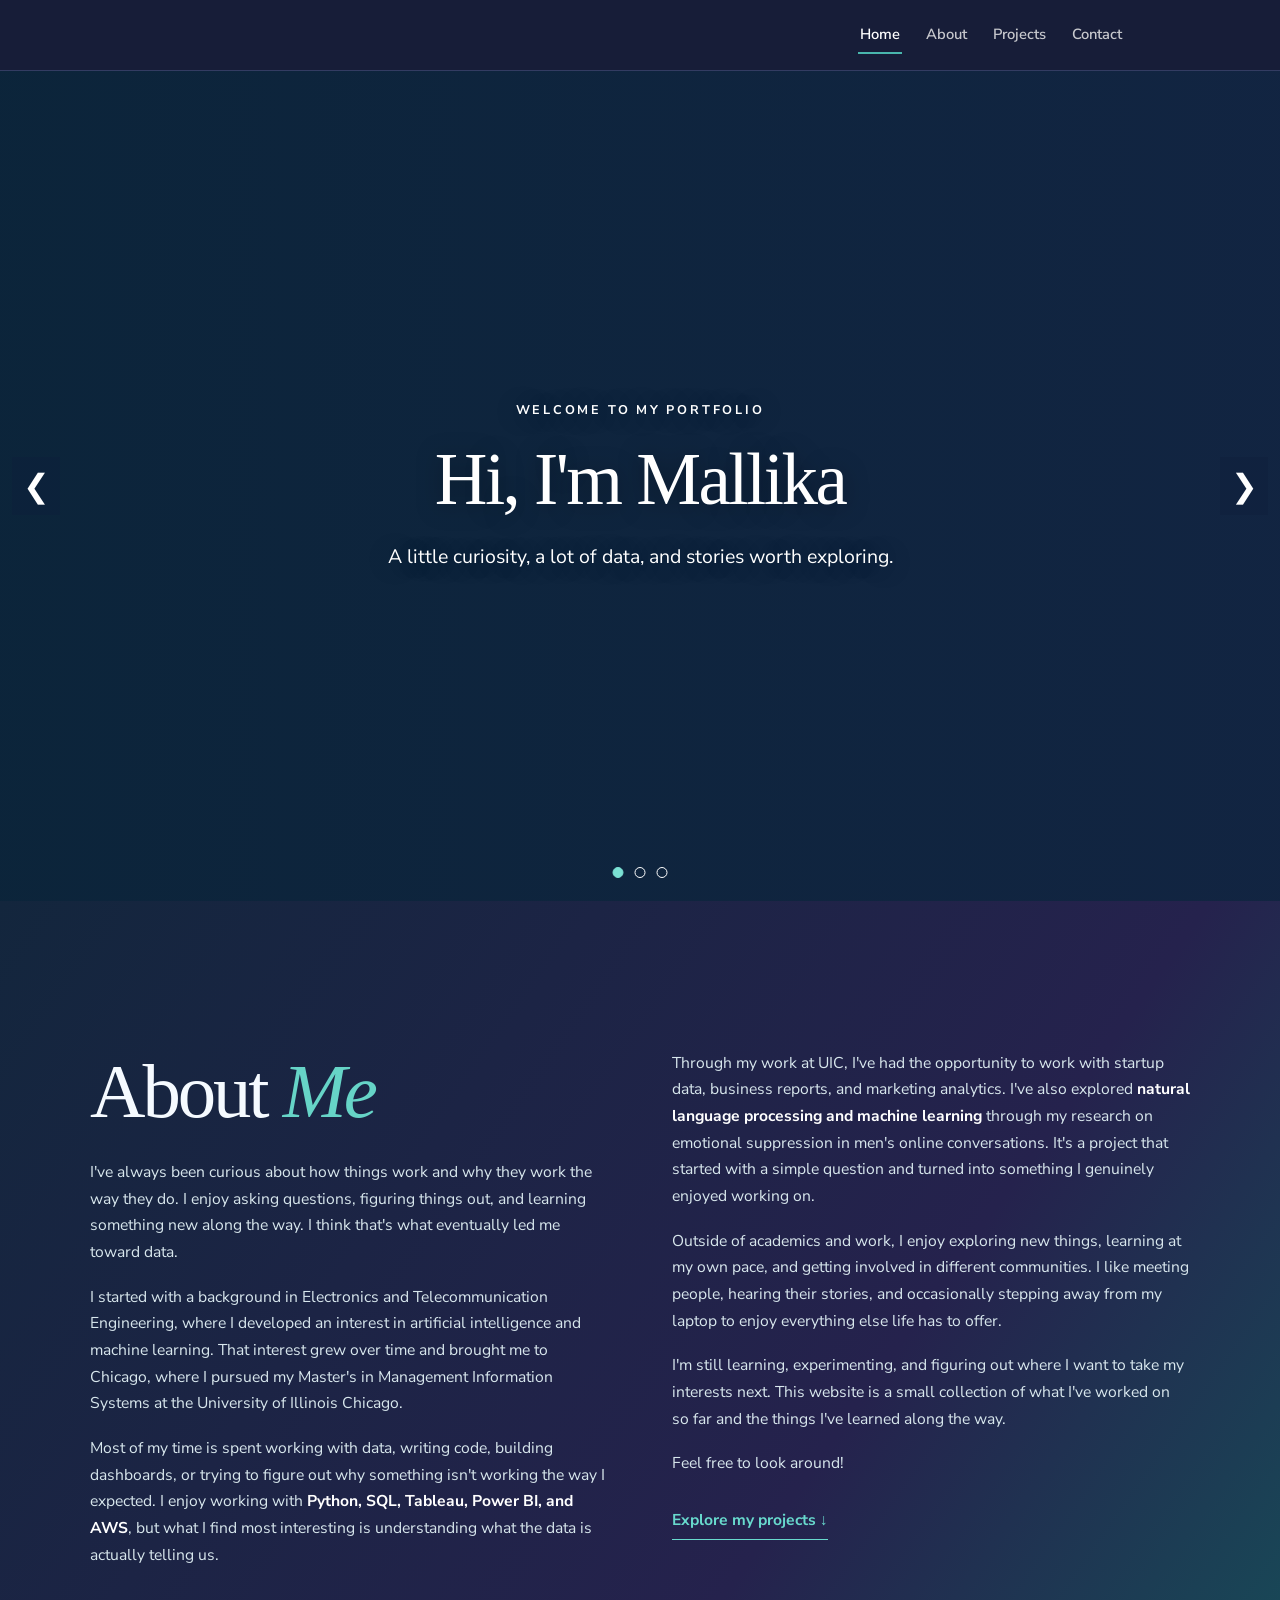
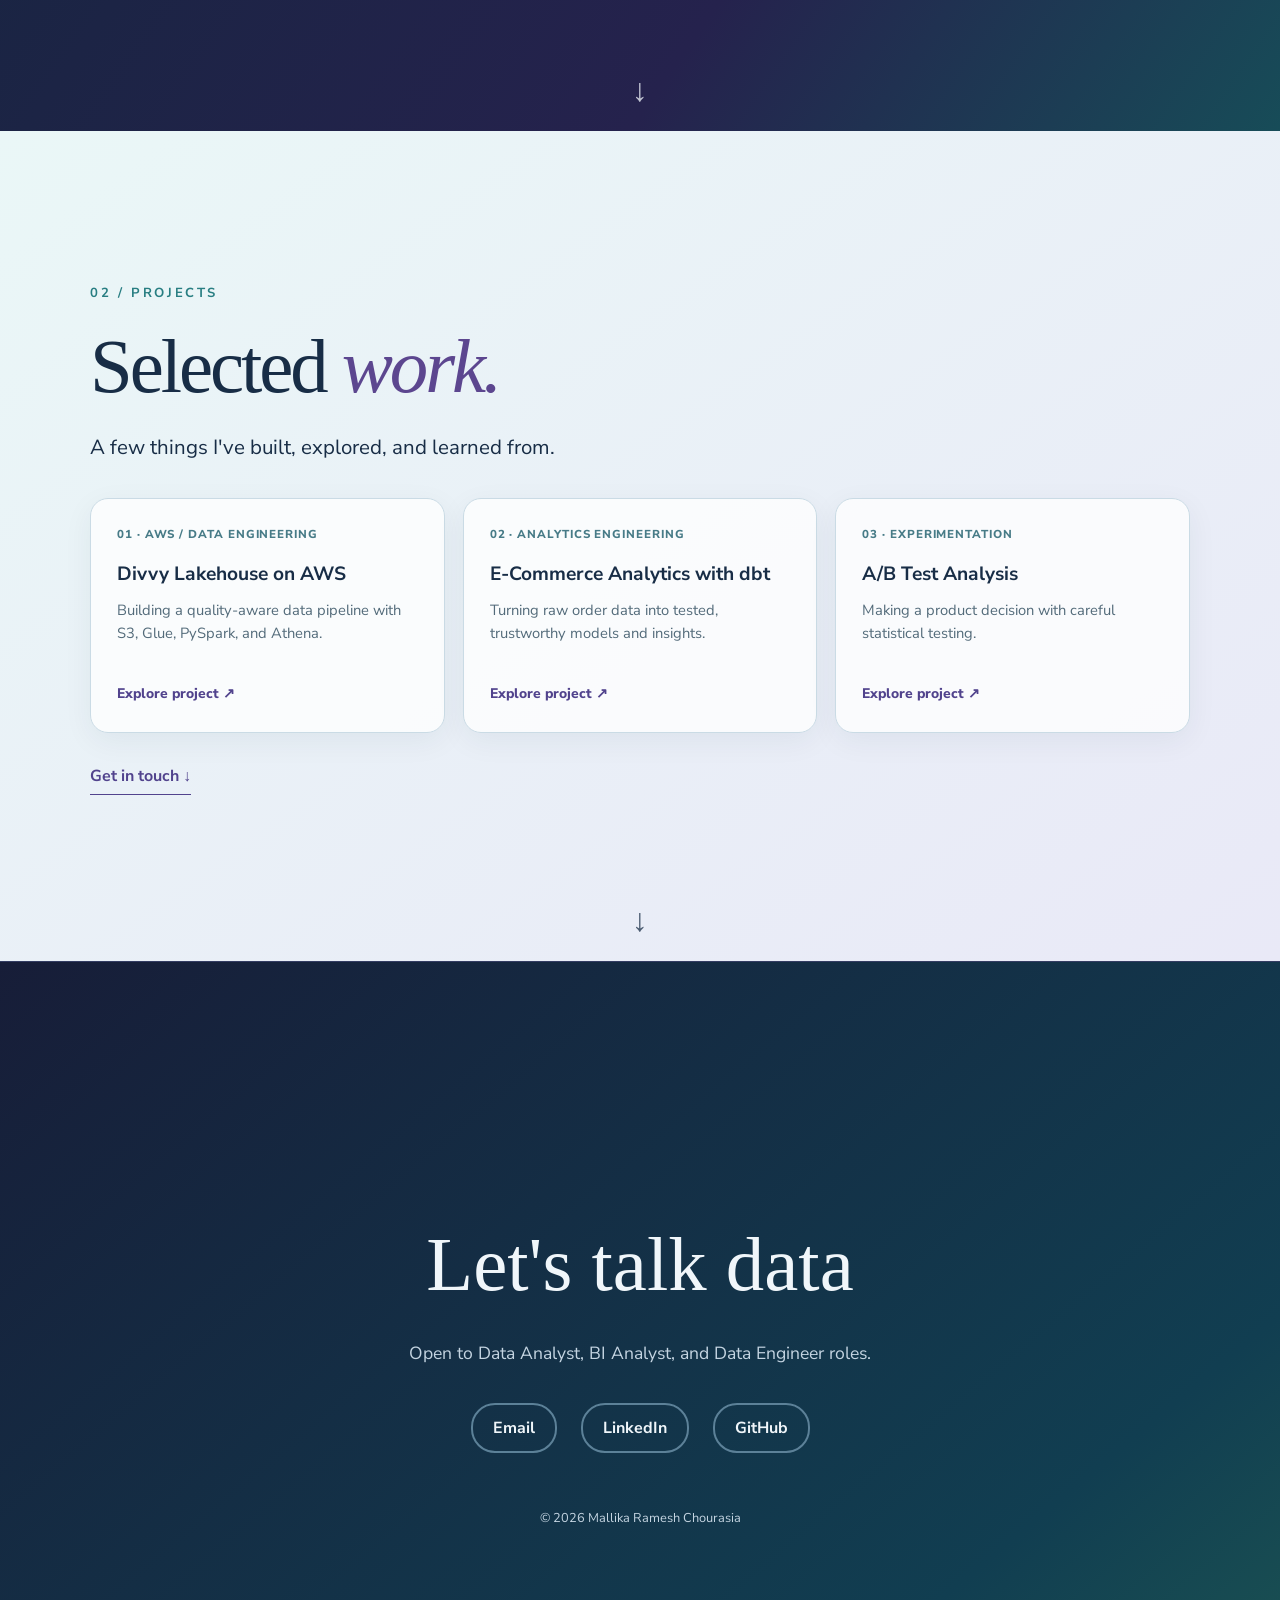
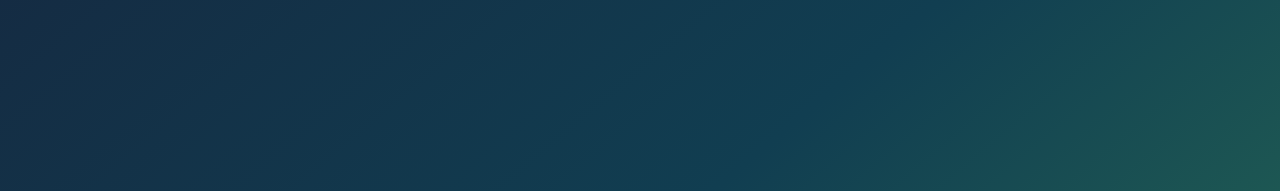
==== index.html @ df08b664 "Restore two-column About layout with approved personal copy" ====
<!DOCTYPE html>
<html lang="en">
<head>
<meta charset="UTF-8">
<meta name="viewport" content="width=device-width, initial-scale=1">
<title>Mallika Ramesh Chourasia — Data Analytics Portfolio</title>
<link rel="stylesheet" href="assets/style.css">
<style id="portfolio-critical-styles">
@import url('https://fonts.googleapis.com/css2?family=Quicksand:wght@500;600;700&family=Nunito+Sans:wght@400;600;700&display=swap');

:root{
  --bg:#F1F7F8;
  --surface:#FFFFFF;
  --border:#D8E6E8;
  --text:#172B40;
  --muted:#526A77;

  --sql:#A8D7E8;
  --sql-deep:#236B91;
  --python:#A5DCCB;
  --python-deep:#247B69;
  --powerbi:#B8CDEB;
  --powerbi-deep:#375E9A;
  --tableau:#C9B9E8;
  --tableau-deep:#694D9C;
  --awsde:#B5A8DF;
  --awsde-deep:#5C468F;

  --font-head:'Quicksand', sans-serif;
  --font-body:'Nunito Sans', sans-serif;
}

*{box-sizing:border-box; margin:0; padding:0;}
body{
  background:var(--bg);
  color:var(--text);
  font-family:var(--font-body);
  line-height:1.65;
}
a{color:inherit; text-decoration:none;}
.wrap{max-width:1020px; margin:0 auto; padding:0 26px;}
img{max-width:100%; display:block;}

/* NAV */
nav{
  background:var(--surface);
  border-bottom:1px solid var(--border);
  position:sticky; top:0; z-index:50;
}
nav .wrap{display:flex; align-items:center; justify-content:space-between; height:70px; flex-wrap:wrap;}
.brand{font-family:var(--font-head); font-weight:700; font-size:1.15rem; color:var(--text);}
.navlinks{display:flex; gap:22px; font-size:0.92rem; font-weight:600;}
.navlinks a{color:var(--muted); padding:6px 2px; border-bottom:2px solid transparent; transition:all 0.2s;}
.navlinks a:hover, .navlinks a.active{color:var(--text); border-bottom-color:var(--tableau);}

/* HERO */
.hero{padding:64px 0 48px; text-align:center;}
.hero .eyebrow{font-family:var(--font-head); font-weight:600; color:var(--tableau-deep); letter-spacing:0.04em; text-transform:uppercase; font-size:0.85rem;}
.hero h1{font-family:var(--font-head); font-size:2.4rem; font-weight:700; margin:12px 0 14px;}
.hero p{color:var(--muted); max-width:56ch; margin:0 auto 26px; font-size:1.05rem;}
.hero-actions{display:flex; gap:14px; justify-content:center; flex-wrap:wrap;}

.btn{
  display:inline-block; padding:12px 24px; border-radius:30px; font-weight:700;
  font-size:0.92rem; border:2px solid var(--text); transition:all 0.2s;
}
.btn-solid{background:var(--text); color:var(--bg);}
.btn-solid:hover{opacity:0.85;}
.btn-outline{background:transparent; color:var(--text);}
.btn-outline:hover{background:var(--text); color:var(--bg);}

/* CATEGORY TILES (home) */
.tiles{display:grid; grid-template-columns:repeat(auto-fit, minmax(190px,1fr)); gap:18px; padding:10px 0 60px;}
.tile{
  border-radius:16px; padding:28px 22px; border:1px solid var(--border);
  transition:transform 0.2s, box-shadow 0.2s;
}
.tile:hover{transform:translateY(-4px); box-shadow:0 12px 28px rgba(0,0,0,0.08);}
.tile h3{font-family:var(--font-head); font-size:1.1rem; margin-bottom:6px;}
.tile p{font-size:0.88rem; color:var(--muted);}
.tile .go{margin-top:14px; font-size:0.85rem; font-weight:700;}
.tile.sql{background:color-mix(in srgb, var(--sql) 35%, white);}
.tile.python{background:color-mix(in srgb, var(--python) 35%, white);}
.tile.powerbi{background:color-mix(in srgb, var(--powerbi) 35%, white);}
.tile.tableau{background:color-mix(in srgb, var(--tableau) 35%, white);}
.tile.awsde{background:color-mix(in srgb, var(--awsde) 35%, white);}
.tile.sql .go{color:var(--sql-deep);}
.tile.python .go{color:var(--python-deep);}
.tile.powerbi .go{color:var(--powerbi-deep);}
.tile.tableau .go{color:var(--tableau-deep);}
.tile.awsde .go{color:var(--awsde-deep);}

/* SECTIONS */
.section{padding:56px 0;}
.section-head{margin-bottom:34px; text-align:center;}
.section-head .cat-label{
  display:inline-block; font-family:var(--font-head); font-weight:700; font-size:0.8rem;
  letter-spacing:0.06em; text-transform:uppercase; padding:6px 16px; border-radius:20px; margin-bottom:12px;
}
.section-head h2{font-family:var(--font-head); font-size:1.9rem; font-weight:700;}
.section-head p{color:var(--muted); max-width:60ch; margin:10px auto 0;}

.cat-label.sql{background:var(--sql); color:#294654;}
.cat-label.python{background:var(--python); color:#33452b;}
.cat-label.powerbi{background:var(--powerbi); color:#5c4413;}
.cat-label.tableau{background:var(--tableau); color:#5c2e26;}
.cat-label.awsde{background:var(--awsde); color:#3c2e5c;}

/* PROJECT CARDS */
.project-card{
  background:var(--surface); border:1px solid var(--border); border-radius:18px;
  padding:28px; margin-bottom:24px;
}
.project-card .badge-row{display:flex; gap:8px; flex-wrap:wrap; margin-bottom:12px;}
.badge{font-size:0.72rem; font-weight:700; padding:4px 12px; border-radius:20px; text-transform:uppercase; letter-spacing:0.03em;}
.badge.flagship{background:#3A3A3A; color:#fff;}
.badge.wip{background:#f1e4c9; color:#7a5b12; border:1px solid #e0c68a;}
.badge.note{background:#f6e2e0; color:#8a3f36; border:1px solid #e6bcb6;}

.project-card h3{font-family:var(--font-head); font-size:1.35rem; margin-bottom:10px;}
.project-card .block-label{font-weight:700; font-size:0.85rem; color:var(--muted); margin-top:14px; margin-bottom:4px;}
.project-card p{font-size:0.95rem;}
.project-card .why{
  font-style:italic; color:var(--muted); border-left:3px solid var(--border); padding-left:14px; margin-top:14px;
}
.data-note{
  margin-top:16px; font-size:0.85rem; background:#FBF3F1; border:1px dashed #e6bcb6;
  border-radius:10px; padding:12px 16px; color:#7a4038;
}
.project-links{display:flex; gap:18px; margin-top:18px; font-weight:700; font-size:0.88rem;}
.project-links a{border-bottom:2px solid currentColor;}

/* ABOUT */
.about-grid{display:grid; grid-template-columns:1fr 1fr; gap:40px; align-items:start;}
.about-grid p{margin-bottom:14px; color:var(--text);}
.fact-list{list-style:none; margin-top:20px;}
.fact-list li{display:flex; justify-content:space-between; padding:11px 0; border-bottom:1px solid var(--border); font-size:0.9rem;}
.fact-list li span:first-child{color:var(--muted); font-weight:700;}

/* FOOTER / CONTACT */
footer{border-top:1px solid var(--border); padding:50px 0; margin-top:20px;}
footer .wrap{text-align:center;}
footer h2{font-family:var(--font-head); font-size:1.5rem; margin-bottom:10px;}
footer p{color:var(--muted); margin-bottom:22px;}
.footer-links{display:flex; gap:24px; justify-content:center; font-weight:700; flex-wrap:wrap;}
.footer-links a{padding:10px 20px; border-radius:24px; border:2px solid var(--border);}
.footer-links a:hover{border-color:var(--text);}
.copyright{margin-top:30px; font-size:0.78rem; color:var(--muted);}

@media (max-width:720px){
  .navlinks{gap:14px; font-size:0.82rem;}
  .about-grid{grid-template-columns:1fr;}
  .hero h1{font-size:1.9rem;}
}

/* Homepage photographic carousel and dark navigation — isolated redesign */
nav { background:#161a20; border-bottom:1px solid rgba(255,255,255,.13); }
nav .brand { color:#f8f6f1; }
nav .navlinks a { color:#c7c8cd; }
nav .navlinks a:hover, nav .navlinks a.active { color:#fff; border-bottom-color:#d7b69b; }
.photo-carousel { position:relative; width:100%; height:clamp(420px,68vh,720px); min-height:420px; overflow:hidden; background:#10141c; color:#fff; isolation:isolate; }
.carousel-slide { position:absolute; inset:0; display:grid; place-items:center; padding:70px 90px; opacity:0; visibility:hidden; transition:opacity 2.5s ease,visibility 2.5s; background-image:linear-gradient(90deg,rgba(8,12,19,.58),rgba(8,12,19,.38)),var(--slide-image); background-position:center; background-size:cover; text-align:center; }
.carousel-slide.is-active { opacity:1; visibility:visible; z-index:1; }
.slide-content { max-width:850px; text-shadow:0 2px 24px rgba(0,0,0,.35); }
.slide-kicker { font-size:.79rem; text-transform:uppercase; letter-spacing:.22em; font-weight:700; margin-bottom:18px; }
.slide-content h1,.slide-content h2 { font-family:Georgia,'Times New Roman',serif; font-weight:400; line-height:1.15; font-size:clamp(2.4rem,5.7vw,5.6rem); letter-spacing:-.035em; }
.slide-content p:last-child { margin-top:20px; font-size:clamp(.95rem,1.7vw,1.22rem); line-height:1.55; }
.carousel-arrow { position:absolute; z-index:3; top:50%; transform:translateY(-50%); width:48px; height:58px; border:0; background:rgba(12,17,25,.28); color:#fff; font-size:2rem; cursor:pointer; transition:background .2s; }
.carousel-arrow:hover,.carousel-arrow:focus-visible { background:rgba(12,17,25,.75); }
.carousel-prev { left:12px; }.carousel-next { right:12px; }
.carousel-dots { position:absolute; z-index:3; bottom:23px; left:50%; transform:translateX(-50%); display:flex; gap:11px; }
.carousel-dot { width:11px; height:11px; border-radius:50%; border:1px solid #fff; background:transparent; cursor:pointer; }
.carousel-dot.is-active { background:#fff; }
.carousel-dot:focus-visible,.carousel-arrow:focus-visible { outline:2px solid #fff; outline-offset:4px; }
@media(max-width:720px) { nav .wrap {height:auto; min-height:70px; padding-top:12px; padding-bottom:12px; gap:6px;} .photo-carousel{height:66vh; min-height:430px;} .carousel-slide{padding:65px 58px;} .carousel-arrow{width:36px;height:46px;font-size:1.5rem;} .carousel-prev{left:4px}.carousel-next{right:4px} .slide-content h1,.slide-content h2{font-size:clamp(2rem,8vw,3.4rem);} }
@media(prefers-reduced-motion:reduce) { .carousel-slide {transition:none;} }

/* Ocean-inspired palette: navy, sea glass, teal, deep violet */
nav { background:#171D38; border-bottom-color:#333C62; }
nav .navlinks a.active,nav .navlinks a:hover { border-bottom-color:#49B6AD; }
.photo-carousel { background:#102C43; }
.carousel-slide { background-image:linear-gradient(90deg,rgba(8,30,51,.54),rgba(22,17,62,.28)),var(--slide-image); }
.carousel-arrow { background:rgba(15,30,60,.38); }
.carousel-arrow:hover,.carousel-arrow:focus-visible { background:rgba(25,24,66,.85); }
.carousel-dot.is-active { background:#7BE1D4; border-color:#7BE1D4; }
.section { background:var(--bg); }
.section-head h2,.project-card h3,.tile h3,.big-tile h3 { color:#1B3554; }
.big-tile.sql,.tile.sql { background:#D9F0F8; }
.big-tile.python,.tile.python { background:#D9F3EA; }
.big-tile.powerbi,.tile.powerbi { background:#E2EBFA; }
.big-tile.tableau,.tile.tableau { background:#EAE3F8; }
.big-tile.awsde,.tile.awsde { background:#DED8F3; }
.big-tile { border-color:#C8DCE5; }
.big-tile:hover,.tile:hover { box-shadow:0 12px 28px rgba(33,55,93,.13); }
.cat-label.powerbi { color:#234E86; }
.cat-label.tableau { color:#4C367E; }
.badge.flagship { background:#24244D; }
.badge.wip { background:#E4F5F1; color:#236C60; border-color:#A6D9CB; }
.badge.note { background:#EAE5F8; color:#554080; border-color:#C7B9E6; }
.data-note { background:#EAF5F7; border-color:#A5CDD6; color:#2E5C70; }
footer { background:#171D38; border-top-color:#333C62; color:#F0F6FA; }
footer h2,footer .footer-links a { color:#F0F6FA; }
footer p,footer .copyright { color:#C4D4E1; }
.footer-links a { border-color:#52618A; }
.footer-links a:hover { border-color:#58C8BD; }


/* Full-viewport vertical portfolio: four stacked panels */
html { scroll-behavior:smooth; scroll-padding-top:70px; scroll-snap-type:y proximity; }
body { overflow-x:hidden; }
#home,#about,#projects,#contact { scroll-margin-top:70px; scroll-snap-align:start; }
.photo-carousel { height:calc(100svh - 70px); min-height:480px; max-height:none; }
.full-panel { position:relative; display:flex; align-items:center; min-height:calc(100svh - 70px); padding:68px 26px 82px; }
.panel-inner { width:min(1100px,100%); margin:0 auto; }
.panel-eyebrow { color:#5acac1; font-size:.82rem; font-weight:700; letter-spacing:.2em; text-transform:uppercase; margin-bottom:20px; }
.full-panel h2 { font-family:Georgia,'Times New Roman',serif; font-weight:400; font-size:clamp(2.7rem,6vw,5.4rem); line-height:1.1; letter-spacing:-.04em; margin-bottom:22px; }
.full-panel h2 em { color:#66d4c7; font-weight:400; }
.panel-lead { font-size:clamp(1.05rem,1.6vw,1.35rem); line-height:1.6; max-width:550px; }
.about-panel { background:linear-gradient(125deg,#13263d 0%,#25224d 65%,#174c58 100%); color:#f5faff; }
.about-layout { display:grid; grid-template-columns:1fr 1fr; gap:clamp(28px,7vw,110px); align-items:center; }
.about-copy { font-size:1.08rem; line-height:1.85; color:#d8e7ed; }
.about-copy p + p { margin-top:20px; }
.panel-link { display:inline-block; margin-top:30px; font-weight:700; color:#68d9cd; border-bottom:1px solid currentColor; padding-bottom:5px; }
.panel-link:hover { color:white; }
.panel-down { position:absolute; bottom:24px; left:50%; transform:translateX(-50%); color:inherit; font-size:2rem; opacity:.75; line-height:1; }
.projects-panel { background:linear-gradient(145deg,#eaf7f7,#e9e9f7); color:#182d46; }
.projects-panel .panel-eyebrow { color:#287e82; }
.projects-panel h2 em { color:#5c468f; }
.featured-projects { display:grid; grid-template-columns:repeat(3,minmax(0,1fr)); gap:18px; margin-top:34px; }
.featured-card { display:flex; flex-direction:column; min-height:235px; padding:26px; border:1px solid #cadbe5; border-radius:18px; background:rgba(255,255,255,.78); box-shadow:0 8px 30px rgba(24,45,70,.06); transition:transform .2s,box-shadow .2s; }
.featured-card:hover { transform:translateY(-5px); box-shadow:0 14px 34px rgba(24,45,70,.14); }
.project-number { font-size:.72rem; font-weight:800; text-transform:uppercase; letter-spacing:.08em; color:#477b87; }
.featured-card h3 { font-size:1.2rem; line-height:1.3; margin:18px 0 12px; }
.featured-card p { color:#536b7a; font-size:.92rem; line-height:1.55; }
.project-cta { margin-top:auto; padding-top:20px; font-weight:800; color:#51438d; font-size:.87rem; }
.projects-panel .panel-link { color:#51438d; }
#contact { min-height:calc(100svh - 70px); margin:0; padding:80px 26px; display:flex; align-items:center; justify-content:center; background:linear-gradient(140deg,#171d38,#113e51 75%,#1d5753); }
#contact .wrap { width:100%; }
#contact h2 { font-family:Georgia,'Times New Roman',serif; font-weight:400; font-size:clamp(2.8rem,6vw,5.5rem); }
#contact p { font-size:1.1rem; }
#contact .footer-links { margin-top:35px; }
#contact .footer-links a { border-color:#5c8198; }
#contact .copyright { margin-top:55px; font-size:.8rem; }
@media(max-width:760px) {
 html { scroll-snap-type:none; }
 .photo-carousel { height:calc(100svh - 70px); min-height:420px; }
 .about-layout,.featured-projects { grid-template-columns:1fr; }
 .full-panel { min-height:calc(100svh - 70px); padding:70px 24px 90px; }
 .featured-card { min-height:0; }
 .featured-projects { gap:12px; }
 .featured-card { padding:20px; }
 .panel-down { bottom:20px; }
}
@media(prefers-reduced-motion:reduce) { html { scroll-behavior:auto; } }


/* Keep the four section links right-aligned without a left-side name. */
nav .wrap { justify-content:flex-end; }


/* Two-column About layout, matching the original side-by-side composition. */
.about-panel { align-items:center; }
.about-layout { align-items:start; gap:clamp(28px,5vw,78px); }
.about-intro, .about-layout .about-copy { font-size:clamp(.98rem,1.15vw,1.07rem); line-height:1.7; color:#d8e7ed; }
.about-intro h2 { color:#f5faff; margin-bottom:25px; }
.about-intro p + p, .about-layout .about-copy p + p { margin-top:18px; }
.about-intro strong, .about-layout .about-copy strong { color:#fff; }
@media(max-width:760px) { .about-layout { grid-template-columns:1fr; } }
</style>
</head>
<body>

<nav>
  <div class="wrap">
    
    <div class="navlinks">
      <a href="#home" class="active">Home</a>
      <a href="#about">About</a>
      <a href="#projects">Projects</a>
      <a href="#contact">Contact</a>
    </div>
  </div>
</nav>

<section id="home" class="photo-carousel" aria-label="Portfolio introduction" aria-roledescription="carousel">
  <div class="carousel-slide is-active" style="--slide-image:url('https://images.unsplash.com/photo-1500375592092-40eb2168fd21?auto=format&fit=crop&w=2000&q=85')" aria-hidden="false">
    <div class="slide-content"><p class="slide-kicker">Welcome to my portfolio</p><h1>Hi, I'm Mallika</h1><p>A little curiosity, a lot of data, and stories worth exploring.</p></div>
  </div>
  <div class="carousel-slide" style="--slide-image:url('https://images.unsplash.com/photo-1763568258289-47ada8efe7ea?auto=format&fit=crop&w=2000&q=85')" aria-hidden="true">
    <div class="slide-content"><h2>Welcome to my little corner of the data world</h2><p>Where questions become projects and ideas turn into something useful.</p></div>
  </div>
  <div class="carousel-slide" style="--slide-image:url('https://images.unsplash.com/photo-1462331940025-496dfbfc7564?auto=format&fit=crop&w=2000&q=85')" aria-hidden="true">
    <div class="slide-content"><h2>My work, thoughts, and everything in between</h2><p>Take a look around</p></div>
  </div>
  <button class="carousel-arrow carousel-prev" type="button" aria-label="Previous slide">&#10094;</button>
  <button class="carousel-arrow carousel-next" type="button" aria-label="Next slide">&#10095;</button>
  <div class="carousel-dots" aria-label="Choose slide">
    <button class="carousel-dot is-active" type="button" aria-label="Go to slide 1" aria-current="true"></button>
    <button class="carousel-dot" type="button" aria-label="Go to slide 2"></button>
    <button class="carousel-dot" type="button" aria-label="Go to slide 3"></button>
  </div>
</section>
<script>
(() => {
  const carousel = document.querySelector('.photo-carousel');
  if (!carousel) return;
  const slides = [...carousel.querySelectorAll('.carousel-slide')];
  const dots = [...carousel.querySelectorAll('.carousel-dot')];
  let current = 0;
  function show(next) {
    current = (next + slides.length) % slides.length;
    slides.forEach((slide, i) => {
      const active = i === current;
      slide.classList.toggle('is-active', active);
      slide.setAttribute('aria-hidden', String(!active));
    });
    dots.forEach((dot, i) => {
      dot.classList.toggle('is-active', i === current);
      if (i === current) dot.setAttribute('aria-current', 'true');
      else dot.removeAttribute('aria-current');
    });
  }
  carousel.querySelector('.carousel-prev').addEventListener('click', () => show(current - 1));
  carousel.querySelector('.carousel-next').addEventListener('click', () => show(current + 1));
  dots.forEach((dot, i) => dot.addEventListener('click', () => show(i)));
  carousel.addEventListener('keydown', event => {
    if (event.key === 'ArrowLeft') { event.preventDefault(); show(current - 1); }
    if (event.key === 'ArrowRight') { event.preventDefault(); show(current + 1); }
  });
})();
</script>

<section id="about" class="full-panel about-panel" aria-labelledby="about-heading">
  <div class="panel-inner about-layout">
    <div class="about-intro">
      <h2 id="about-heading">About <em>Me</em></h2>
      <p>I've always been curious about how things work and why they work the way they do. I enjoy asking questions, figuring things out, and learning something new along the way. I think that's what eventually led me toward data.</p>
      <p>I started with a background in Electronics and Telecommunication Engineering, where I developed an interest in artificial intelligence and machine learning. That interest grew over time and brought me to Chicago, where I pursued my Master's in Management Information Systems at the University of Illinois Chicago.</p>
      <p>Most of my time is spent working with data, writing code, building dashboards, or trying to figure out why something isn't working the way I expected. I enjoy working with <strong>Python, SQL, Tableau, Power BI, and AWS</strong>, but what I find most interesting is understanding what the data is actually telling us.</p>
    </div>
    <div class="about-copy">
      <p>Through my work at UIC, I've had the opportunity to work with startup data, business reports, and marketing analytics. I've also explored <strong>natural language processing and machine learning</strong> through my research on emotional suppression in men's online conversations. It's a project that started with a simple question and turned into something I genuinely enjoyed working on.</p>
      <p>Outside of academics and work, I enjoy exploring new things, learning at my own pace, and getting involved in different communities. I like meeting people, hearing their stories, and occasionally stepping away from my laptop to enjoy everything else life has to offer.</p>
      <p>I'm still learning, experimenting, and figuring out where I want to take my interests next. This website is a small collection of what I've worked on so far and the things I've learned along the way.</p>
      <p>Feel free to look around!</p>
      <a class="panel-link" href="#projects">Explore my projects <span aria-hidden="true">↓</span></a>
    </div>
  </div>
  <a class="panel-down" href="#projects" aria-label="Scroll to projects">↓</a>
</section>

<section id="projects" class="full-panel projects-panel" aria-labelledby="projects-heading">
  <div class="panel-inner"><p class="panel-eyebrow">02 / Projects</p><h2 id="projects-heading">Selected <em>work.</em></h2><p class="panel-lead">A few things I've built, explored, and learned from.</p>
    <div class="featured-projects">
      <a class="featured-card" href="https://github.com/Mallika56/chicago-divvy-lakehouse-aws" target="_blank" rel="noopener"><span class="project-number">01 · AWS / Data Engineering</span><h3>Divvy Lakehouse on AWS</h3><p>Building a quality-aware data pipeline with S3, Glue, PySpark, and Athena.</p><span class="project-cta">Explore project ↗</span></a>
      <a class="featured-card" href="https://github.com/Mallika56/olist-ecommerce-dbt" target="_blank" rel="noopener"><span class="project-number">02 · Analytics Engineering</span><h3>E-Commerce Analytics with dbt</h3><p>Turning raw order data into tested, trustworthy models and insights.</p><span class="project-cta">Explore project ↗</span></a>
      <a class="featured-card" href="https://github.com/Mallika56/ab-test-checkout-analysis" target="_blank" rel="noopener"><span class="project-number">03 · Experimentation</span><h3>A/B Test Analysis</h3><p>Making a product decision with careful statistical testing.</p><span class="project-cta">Explore project ↗</span></a>
    </div>
    <a class="panel-link" href="#contact">Get in touch <span aria-hidden="true">↓</span></a>
  </div>
  <a class="panel-down" href="#contact" aria-label="Scroll to contact">↓</a>
</section>

<footer id="contact">
  <div class="wrap">
    <h2>Let's talk data</h2>
    <p>Open to Data Analyst, BI Analyst, and Data Engineer roles.</p>
    <div class="footer-links">
      <a href="mailto:chourasiamallika5@gmail.com">Email</a>
      <a href="https://www.linkedin.com/in/mallikachourasia/" target="_blank" rel="noopener">LinkedIn</a>
      <a href="https://github.com/Mallika56" target="_blank" rel="noopener">GitHub</a>
    </div>
    <p class="copyright">© 2026 Mallika Ramesh Chourasia</p>
  </div>
</footer>

</body>
</html>
---- assets/style.css ----
@import url('https://fonts.googleapis.com/css2?family=Quicksand:wght@500;600;700&family=Nunito+Sans:wght@400;600;700&display=swap');

:root{
  --bg:#F1F7F8;
  --surface:#FFFFFF;
  --border:#D8E6E8;
  --text:#172B40;
  --muted:#526A77;

  --sql:#A8D7E8;
  --sql-deep:#236B91;
  --python:#A5DCCB;
  --python-deep:#247B69;
  --powerbi:#B8CDEB;
  --powerbi-deep:#375E9A;
  --tableau:#C9B9E8;
  --tableau-deep:#694D9C;
  --awsde:#B5A8DF;
  --awsde-deep:#5C468F;

  --font-head:'Quicksand', sans-serif;
  --font-body:'Nunito Sans', sans-serif;
}

*{box-sizing:border-box; margin:0; padding:0;}
body{
  background:var(--bg);
  color:var(--text);
  font-family:var(--font-body);
  line-height:1.65;
}
a{color:inherit; text-decoration:none;}
.wrap{max-width:1020px; margin:0 auto; padding:0 26px;}
img{max-width:100%; display:block;}

/* NAV */
nav{
  background:var(--surface);
  border-bottom:1px solid var(--border);
  position:sticky; top:0; z-index:50;
}
nav .wrap{display:flex; align-items:center; justify-content:space-between; height:70px; flex-wrap:wrap;}
.brand{font-family:var(--font-head); font-weight:700; font-size:1.15rem; color:var(--text);}
.navlinks{display:flex; gap:22px; font-size:0.92rem; font-weight:600;}
.navlinks a{color:var(--muted); padding:6px 2px; border-bottom:2px solid transparent; transition:all 0.2s;}
.navlinks a:hover, .navlinks a.active{color:var(--text); border-bottom-color:var(--tableau);}

/* HERO */
.hero{padding:64px 0 48px; text-align:center;}
.hero .eyebrow{font-family:var(--font-head); font-weight:600; color:var(--tableau-deep); letter-spacing:0.04em; text-transform:uppercase; font-size:0.85rem;}
.hero h1{font-family:var(--font-head); font-size:2.4rem; font-weight:700; margin:12px 0 14px;}
.hero p{color:var(--muted); max-width:56ch; margin:0 auto 26px; font-size:1.05rem;}
.hero-actions{display:flex; gap:14px; justify-content:center; flex-wrap:wrap;}

.btn{
  display:inline-block; padding:12px 24px; border-radius:30px; font-weight:700;
  font-size:0.92rem; border:2px solid var(--text); transition:all 0.2s;
}
.btn-solid{background:var(--text); color:var(--bg);}
.btn-solid:hover{opacity:0.85;}
.btn-outline{background:transparent; color:var(--text);}
.btn-outline:hover{background:var(--text); color:var(--bg);}

/* CATEGORY TILES (home) */
.tiles{display:grid; grid-template-columns:repeat(auto-fit, minmax(190px,1fr)); gap:18px; padding:10px 0 60px;}
.tile{
  border-radius:16px; padding:28px 22px; border:1px solid var(--border);
  transition:transform 0.2s, box-shadow 0.2s;
}
.tile:hover{transform:translateY(-4px); box-shadow:0 12px 28px rgba(0,0,0,0.08);}
.tile h3{font-family:var(--font-head); font-size:1.1rem; margin-bottom:6px;}
.tile p{font-size:0.88rem; color:var(--muted);}
.tile .go{margin-top:14px; font-size:0.85rem; font-weight:700;}
.tile.sql{background:color-mix(in srgb, var(--sql) 35%, white);}
.tile.python{background:color-mix(in srgb, var(--python) 35%, white);}
.tile.powerbi{background:color-mix(in srgb, var(--powerbi) 35%, white);}
.tile.tableau{background:color-mix(in srgb, var(--tableau) 35%, white);}
.tile.awsde{background:color-mix(in srgb, var(--awsde) 35%, white);}
.tile.sql .go{color:var(--sql-deep);}
.tile.python .go{color:var(--python-deep);}
.tile.powerbi .go{color:var(--powerbi-deep);}
.tile.tableau .go{color:var(--tableau-deep);}
.tile.awsde .go{color:var(--awsde-deep);}

/* SECTIONS */
.section{padding:56px 0;}
.section-head{margin-bottom:34px; text-align:center;}
.section-head .cat-label{
  display:inline-block; font-family:var(--font-head); font-weight:700; font-size:0.8rem;
  letter-spacing:0.06em; text-transform:uppercase; padding:6px 16px; border-radius:20px; margin-bottom:12px;
}
.section-head h2{font-family:var(--font-head); font-size:1.9rem; font-weight:700;}
.section-head p{color:var(--muted); max-width:60ch; margin:10px auto 0;}

.cat-label.sql{background:var(--sql); color:#294654;}
.cat-label.python{background:var(--python); color:#33452b;}
.cat-label.powerbi{background:var(--powerbi); color:#5c4413;}
.cat-label.tableau{background:var(--tableau); color:#5c2e26;}
.cat-label.awsde{background:var(--awsde); color:#3c2e5c;}

/* PROJECT CARDS */
.project-card{
  background:var(--surface); border:1px solid var(--border); border-radius:18px;
  padding:28px; margin-bottom:24px;
}
.project-card .badge-row{display:flex; gap:8px; flex-wrap:wrap; margin-bottom:12px;}
.badge{font-size:0.72rem; font-weight:700; padding:4px 12px; border-radius:20px; text-transform:uppercase; letter-spacing:0.03em;}
.badge.flagship{background:#3A3A3A; color:#fff;}
.badge.wip{background:#f1e4c9; color:#7a5b12; border:1px solid #e0c68a;}
.badge.note{background:#f6e2e0; color:#8a3f36; border:1px solid #e6bcb6;}

.project-card h3{font-family:var(--font-head); font-size:1.35rem; margin-bottom:10px;}
.project-card .block-label{font-weight:700; font-size:0.85rem; color:var(--muted); margin-top:14px; margin-bottom:4px;}
.project-card p{font-size:0.95rem;}
.project-card .why{
  font-style:italic; color:var(--muted); border-left:3px solid var(--border); padding-left:14px; margin-top:14px;
}
.data-note{
  margin-top:16px; font-size:0.85rem; background:#FBF3F1; border:1px dashed #e6bcb6;
  border-radius:10px; padding:12px 16px; color:#7a4038;
}
.project-links{display:flex; gap:18px; margin-top:18px; font-weight:700; font-size:0.88rem;}
.project-links a{border-bottom:2px solid currentColor;}

/* ABOUT */
.about-grid{display:grid; grid-template-columns:1fr 1fr; gap:40px; align-items:start;}
.about-grid p{margin-bottom:14px; color:var(--text);}
.fact-list{list-style:none; margin-top:20px;}
.fact-list li{display:flex; justify-content:space-between; padding:11px 0; border-bottom:1px solid var(--border); font-size:0.9rem;}
.fact-list li span:first-child{color:var(--muted); font-weight:700;}

/* FOOTER / CONTACT */
footer{border-top:1px solid var(--border); padding:50px 0; margin-top:20px;}
footer .wrap{text-align:center;}
footer h2{font-family:var(--font-head); font-size:1.5rem; margin-bottom:10px;}
footer p{color:var(--muted); margin-bottom:22px;}
.footer-links{display:flex; gap:24px; justify-content:center; font-weight:700; flex-wrap:wrap;}
.footer-links a{padding:10px 20px; border-radius:24px; border:2px solid var(--border);}
.footer-links a:hover{border-color:var(--text);}
.copyright{margin-top:30px; font-size:0.78rem; color:var(--muted);}

@media (max-width:720px){
  .navlinks{gap:14px; font-size:0.82rem;}
  .about-grid{grid-template-columns:1fr;}
  .hero h1{font-size:1.9rem;}
}

/* Homepage photographic carousel and dark navigation — isolated redesign */
nav { background:#161a20; border-bottom:1px solid rgba(255,255,255,.13); }
nav .brand { color:#f8f6f1; }
nav .navlinks a { color:#c7c8cd; }
nav .navlinks a:hover, nav .navlinks a.active { color:#fff; border-bottom-color:#d7b69b; }
.photo-carousel { position:relative; width:100%; height:clamp(420px,68vh,720px); min-height:420px; overflow:hidden; background:#10141c; color:#fff; isolation:isolate; }
.carousel-slide { position:absolute; inset:0; display:grid; place-items:center; padding:70px 90px; opacity:0; visibility:hidden; transition:opacity .65s ease,visibility .65s; background-image:linear-gradient(90deg,rgba(8,12,19,.58),rgba(8,12,19,.38)),var(--slide-image); background-position:center; background-size:cover; text-align:center; }
.carousel-slide.is-active { opacity:1; visibility:visible; z-index:1; }
.slide-content { max-width:850px; text-shadow:0 2px 24px rgba(0,0,0,.35); }
.slide-kicker { font-size:.79rem; text-transform:uppercase; letter-spacing:.22em; font-weight:700; margin-bottom:18px; }
.slide-content h1,.slide-content h2 { font-family:Georgia,'Times New Roman',serif; font-weight:400; line-height:1.15; font-size:clamp(2.4rem,5.7vw,5.6rem); letter-spacing:-.035em; }
.slide-content p:last-child { margin-top:20px; font-size:clamp(.95rem,1.7vw,1.22rem); line-height:1.55; }
.carousel-arrow { position:absolute; z-index:3; top:50%; transform:translateY(-50%); width:48px; height:58px; border:0; background:rgba(12,17,25,.28); color:#fff; font-size:2rem; cursor:pointer; transition:background .2s; }
.carousel-arrow:hover,.carousel-arrow:focus-visible { background:rgba(12,17,25,.75); }
.carousel-prev { left:12px; }.carousel-next { right:12px; }
.carousel-dots { position:absolute; z-index:3; bottom:23px; left:50%; transform:translateX(-50%); display:flex; gap:11px; }
.carousel-dot { width:11px; height:11px; border-radius:50%; border:1px solid #fff; background:transparent; cursor:pointer; }
.carousel-dot.is-active { background:#fff; }
.carousel-dot:focus-visible,.carousel-arrow:focus-visible { outline:2px solid #fff; outline-offset:4px; }
@media(max-width:720px) { nav .wrap {height:auto; min-height:70px; padding-top:12px; padding-bottom:12px; gap:6px;} .photo-carousel{height:66vh; min-height:430px;} .carousel-slide{padding:65px 58px;} .carousel-arrow{width:36px;height:46px;font-size:1.5rem;} .carousel-prev{left:4px}.carousel-next{right:4px} .slide-content h1,.slide-content h2{font-size:clamp(2rem,8vw,3.4rem);} }
@media(prefers-reduced-motion:reduce) { .carousel-slide {transition:none;} }

/* Ocean-inspired palette: navy, sea glass, teal, deep violet */
nav { background:#171D38; border-bottom-color:#333C62; }
nav .navlinks a.active,nav .navlinks a:hover { border-bottom-color:#49B6AD; }
.photo-carousel { background:#102C43; }
.carousel-slide { background-image:linear-gradient(90deg,rgba(8,30,51,.54),rgba(22,17,62,.28)),var(--slide-image); }
.carousel-arrow { background:rgba(15,30,60,.38); }
.carousel-arrow:hover,.carousel-arrow:focus-visible { background:rgba(25,24,66,.85); }
.carousel-dot.is-active { background:#7BE1D4; border-color:#7BE1D4; }
.section { background:var(--bg); }
.section-head h2,.project-card h3,.tile h3,.big-tile h3 { color:#1B3554; }
.big-tile.sql,.tile.sql { background:#D9F0F8; }
.big-tile.python,.tile.python { background:#D9F3EA; }
.big-tile.powerbi,.tile.powerbi { background:#E2EBFA; }
.big-tile.tableau,.tile.tableau { background:#EAE3F8; }
.big-tile.awsde,.tile.awsde { background:#DED8F3; }
.big-tile { border-color:#C8DCE5; }
.big-tile:hover,.tile:hover { box-shadow:0 12px 28px rgba(33,55,93,.13); }
.cat-label.powerbi { color:#234E86; }
.cat-label.tableau { color:#4C367E; }
.badge.flagship { background:#24244D; }
.badge.wip { background:#E4F5F1; color:#236C60; border-color:#A6D9CB; }
.badge.note { background:#EAE5F8; color:#554080; border-color:#C7B9E6; }
.data-note { background:#EAF5F7; border-color:#A5CDD6; color:#2E5C70; }
footer { background:#171D38; border-top-color:#333C62; color:#F0F6FA; }
footer h2,footer .footer-links a { color:#F0F6FA; }
footer p,footer .copyright { color:#C4D4E1; }
.footer-links a { border-color:#52618A; }
.footer-links a:hover { border-color:#58C8BD; }
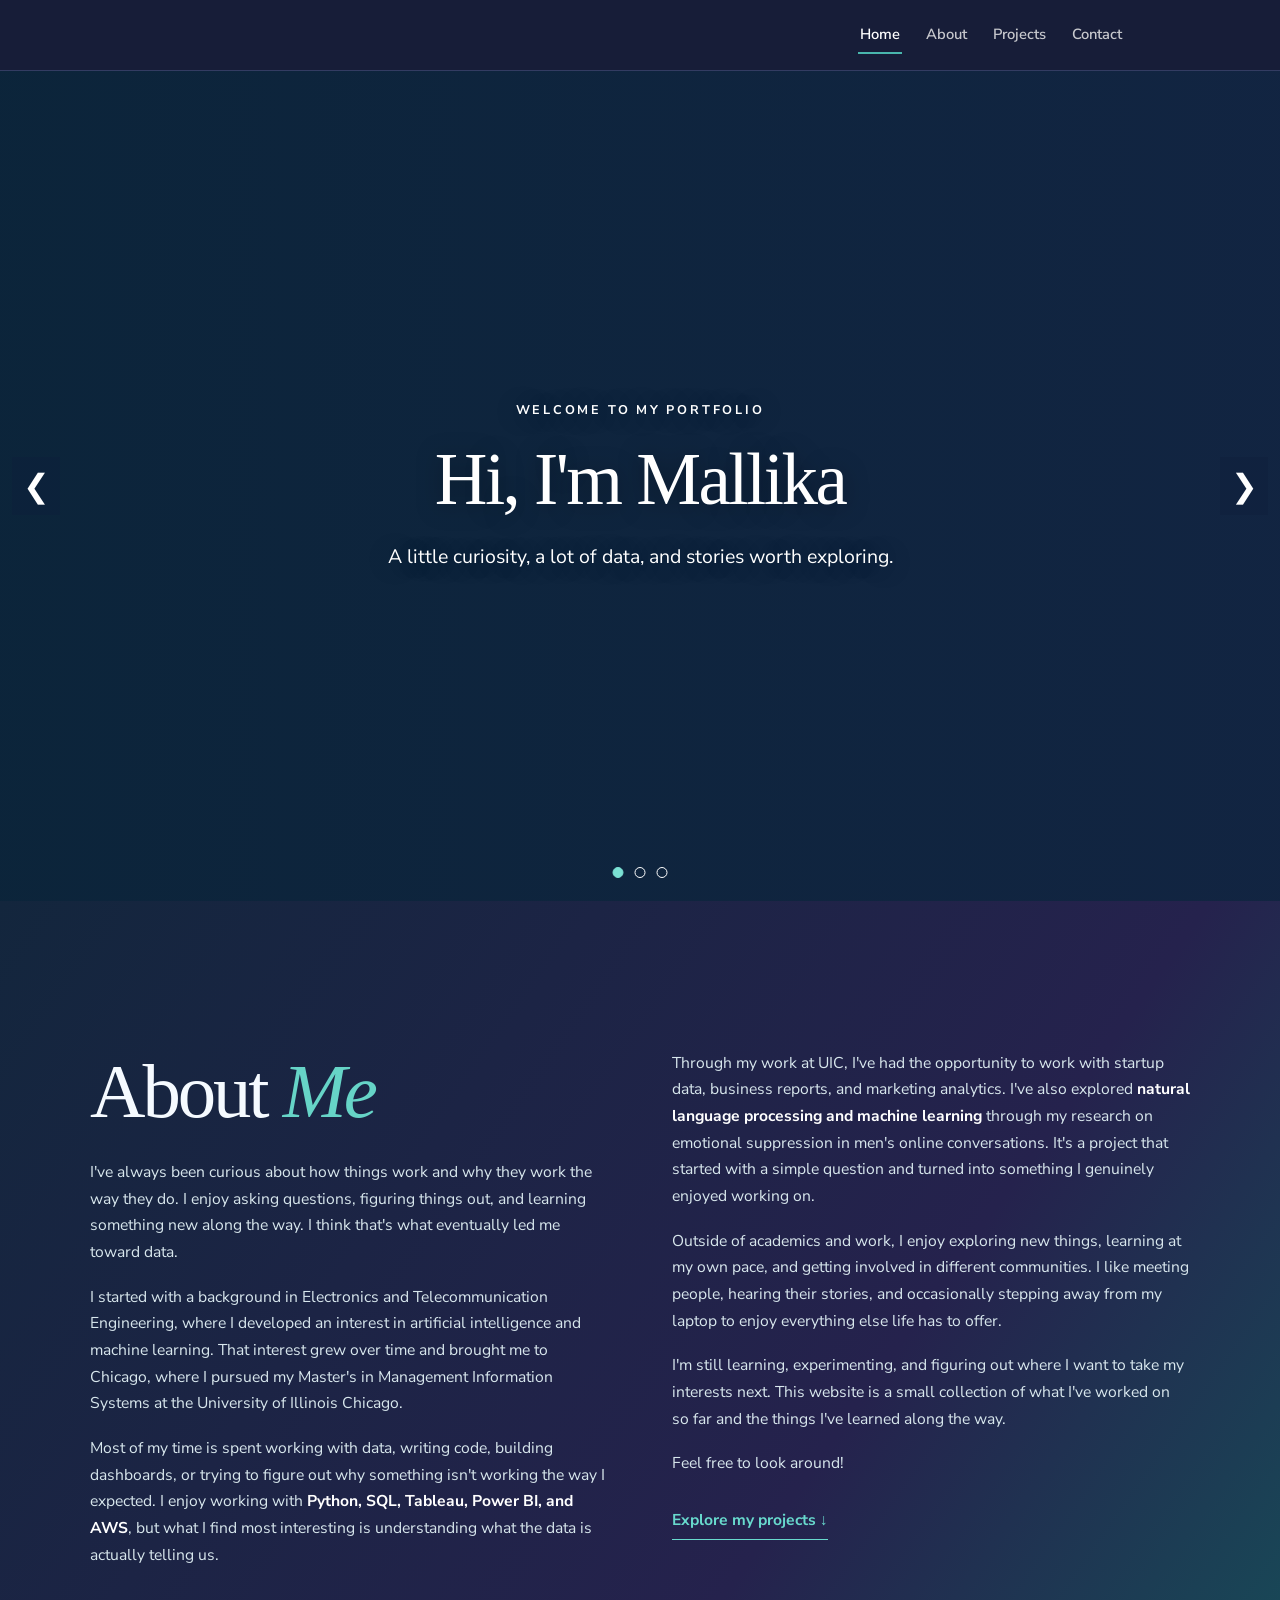
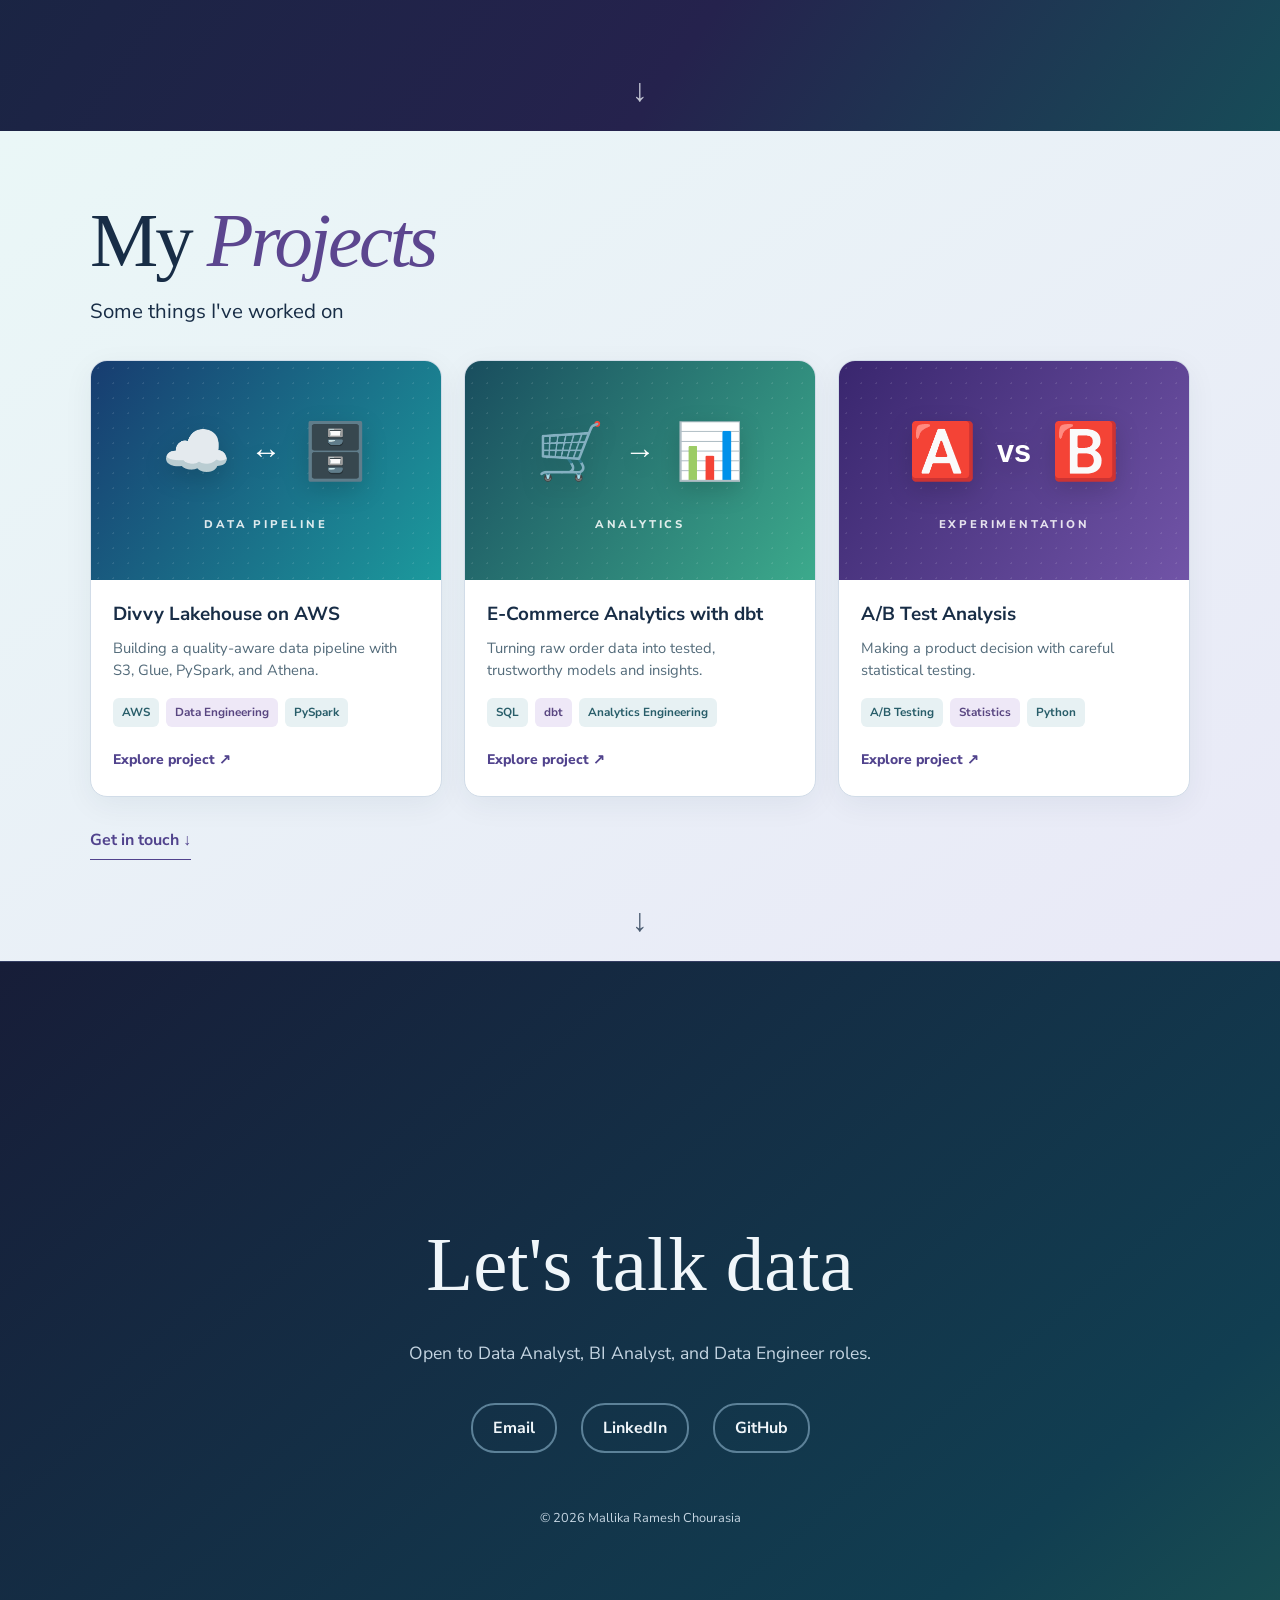
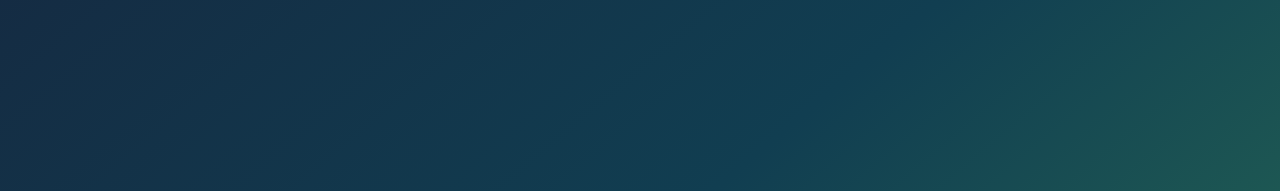
==== commit 341b1c51: "Redesign projects as colorful Notion-inspired gallery cards" ====
--- a/index.html
+++ b/index.html
@@ -266,6 +266,29 @@
 .about-intro p + p, .about-layout .about-copy p + p { margin-top:18px; }
 .about-intro strong, .about-layout .about-copy strong { color:#fff; }
 @media(max-width:760px) { .about-layout { grid-template-columns:1fr; } }
+
+/* Notion-inspired project gallery, styled in the site's ocean/teal/purple palette. */
+.projects-panel { align-items:flex-start; }
+.projects-panel .panel-inner { max-width:1150px; }
+.projects-panel h2 { margin-bottom:12px; }
+.project-gallery { gap:22px; margin-top:32px; align-items:stretch; }
+.project-gallery .gallery-card { display:flex; flex-direction:column; overflow:hidden; min-height:0; padding:0; background:#fff; border:1px solid #d1dce8; border-radius:17px; text-decoration:none; color:#182d46; }
+.gallery-cover { position:relative; display:flex; flex-direction:column; align-items:center; justify-content:center; gap:18px; aspect-ratio:1.6/1; overflow:hidden; }
+.cover-lakehouse { background:linear-gradient(125deg,#173c70,#1c9a9d); }
+.cover-commerce { background:linear-gradient(125deg,#194d5e,#3caa8c); }
+.cover-experiment { background:linear-gradient(125deg,#39266e,#7154a7); }
+.gallery-cover::before { content:""; position:absolute; inset:0; background-image:radial-gradient(rgba(255,255,255,.2) 1px,transparent 1px); background-size:15px 15px; opacity:.5; }
+.cover-illustration { position:relative; display:flex; align-items:center; gap:20px; font-size:clamp(2.5rem,4.3vw,4.4rem); filter:drop-shadow(0 8px 12px rgba(0,0,0,.15)); }
+.cover-illustration span { font-family:Arial,sans-serif; color:white; font-size:clamp(1.3rem,2.4vw,2rem); font-weight:700; }
+.cover-decoration { position:relative; font-size:.7rem; font-weight:800; letter-spacing:.25em; color:rgba(255,255,255,.85); }
+.gallery-details { display:flex; flex-direction:column; flex:1; padding:22px 22px 24px; }
+.gallery-details h3 { margin:0 0 10px; font-size:1.18rem; }
+.gallery-details p { margin:0 0 16px; }
+.project-tags { display:flex; flex-wrap:wrap; gap:7px; }
+.project-tags span { padding:5px 9px; border-radius:6px; background:#e7f1f3; color:#285d69; font-size:.73rem; font-weight:700; }
+.project-tags span:nth-child(2) { background:#eee8f7; color:#594681; }
+.gallery-details .project-cta { margin-top:auto; padding-top:22px; }
+@media(max-width:760px) { .project-gallery { grid-template-columns:1fr; } .gallery-cover { aspect-ratio:1.8/1; } }
 </style>
 </head>
 <body>
@@ -350,11 +373,22 @@
 </section>
 
 <section id="projects" class="full-panel projects-panel" aria-labelledby="projects-heading">
-  <div class="panel-inner"><p class="panel-eyebrow">02 / Projects</p><h2 id="projects-heading">Selected <em>work.</em></h2><p class="panel-lead">A few things I've built, explored, and learned from.</p>
-    <div class="featured-projects">
-      <a class="featured-card" href="https://github.com/Mallika56/chicago-divvy-lakehouse-aws" target="_blank" rel="noopener"><span class="project-number">01 · AWS / Data Engineering</span><h3>Divvy Lakehouse on AWS</h3><p>Building a quality-aware data pipeline with S3, Glue, PySpark, and Athena.</p><span class="project-cta">Explore project ↗</span></a>
-      <a class="featured-card" href="https://github.com/Mallika56/olist-ecommerce-dbt" target="_blank" rel="noopener"><span class="project-number">02 · Analytics Engineering</span><h3>E-Commerce Analytics with dbt</h3><p>Turning raw order data into tested, trustworthy models and insights.</p><span class="project-cta">Explore project ↗</span></a>
-      <a class="featured-card" href="https://github.com/Mallika56/ab-test-checkout-analysis" target="_blank" rel="noopener"><span class="project-number">03 · Experimentation</span><h3>A/B Test Analysis</h3><p>Making a product decision with careful statistical testing.</p><span class="project-cta">Explore project ↗</span></a>
+  <div class="panel-inner">
+    <h2 id="projects-heading">My <em>Projects</em></h2>
+    <p class="panel-lead">Some things I've worked on</p>
+    <div class="featured-projects project-gallery">
+      <a class="featured-card gallery-card" href="https://github.com/Mallika56/chicago-divvy-lakehouse-aws" target="_blank" rel="noopener">
+        <div class="gallery-cover cover-lakehouse" aria-hidden="true"><span class="cover-illustration">☁️ <span>↔</span> 🗄️</span><span class="cover-decoration">DATA PIPELINE</span></div>
+        <div class="gallery-details"><h3>Divvy Lakehouse on AWS</h3><p>Building a quality-aware data pipeline with S3, Glue, PySpark, and Athena.</p><div class="project-tags"><span>AWS</span><span>Data Engineering</span><span>PySpark</span></div><span class="project-cta">Explore project ↗</span></div>
+      </a>
+      <a class="featured-card gallery-card" href="https://github.com/Mallika56/olist-ecommerce-dbt" target="_blank" rel="noopener">
+        <div class="gallery-cover cover-commerce" aria-hidden="true"><span class="cover-illustration">🛒 <span>→</span> 📊</span><span class="cover-decoration">ANALYTICS</span></div>
+        <div class="gallery-details"><h3>E-Commerce Analytics with dbt</h3><p>Turning raw order data into tested, trustworthy models and insights.</p><div class="project-tags"><span>SQL</span><span>dbt</span><span>Analytics Engineering</span></div><span class="project-cta">Explore project ↗</span></div>
+      </a>
+      <a class="featured-card gallery-card" href="https://github.com/Mallika56/ab-test-checkout-analysis" target="_blank" rel="noopener">
+        <div class="gallery-cover cover-experiment" aria-hidden="true"><span class="cover-illustration">🅰️ <span>vs</span> 🅱️</span><span class="cover-decoration">EXPERIMENTATION</span></div>
+        <div class="gallery-details"><h3>A/B Test Analysis</h3><p>Making a product decision with careful statistical testing.</p><div class="project-tags"><span>A/B Testing</span><span>Statistics</span><span>Python</span></div><span class="project-cta">Explore project ↗</span></div>
+      </a>
     </div>
     <a class="panel-link" href="#contact">Get in touch <span aria-hidden="true">↓</span></a>
   </div>
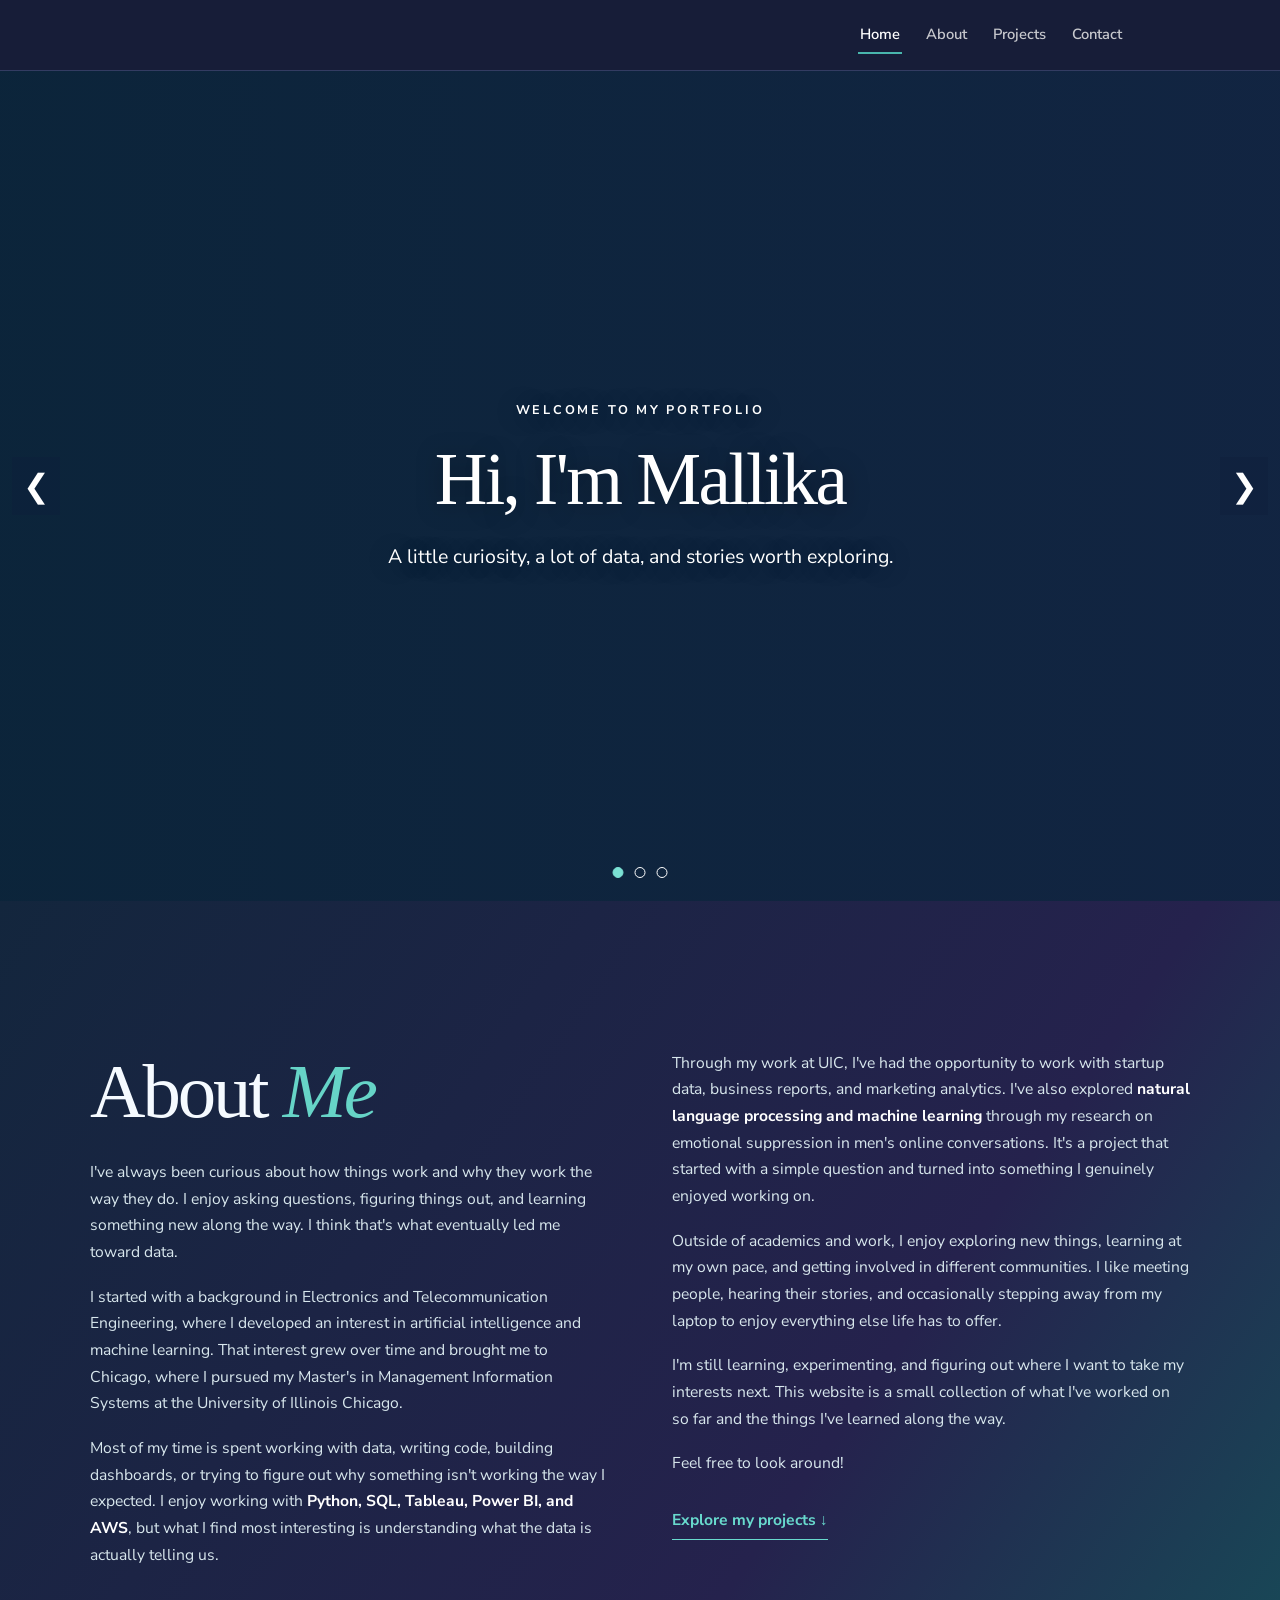
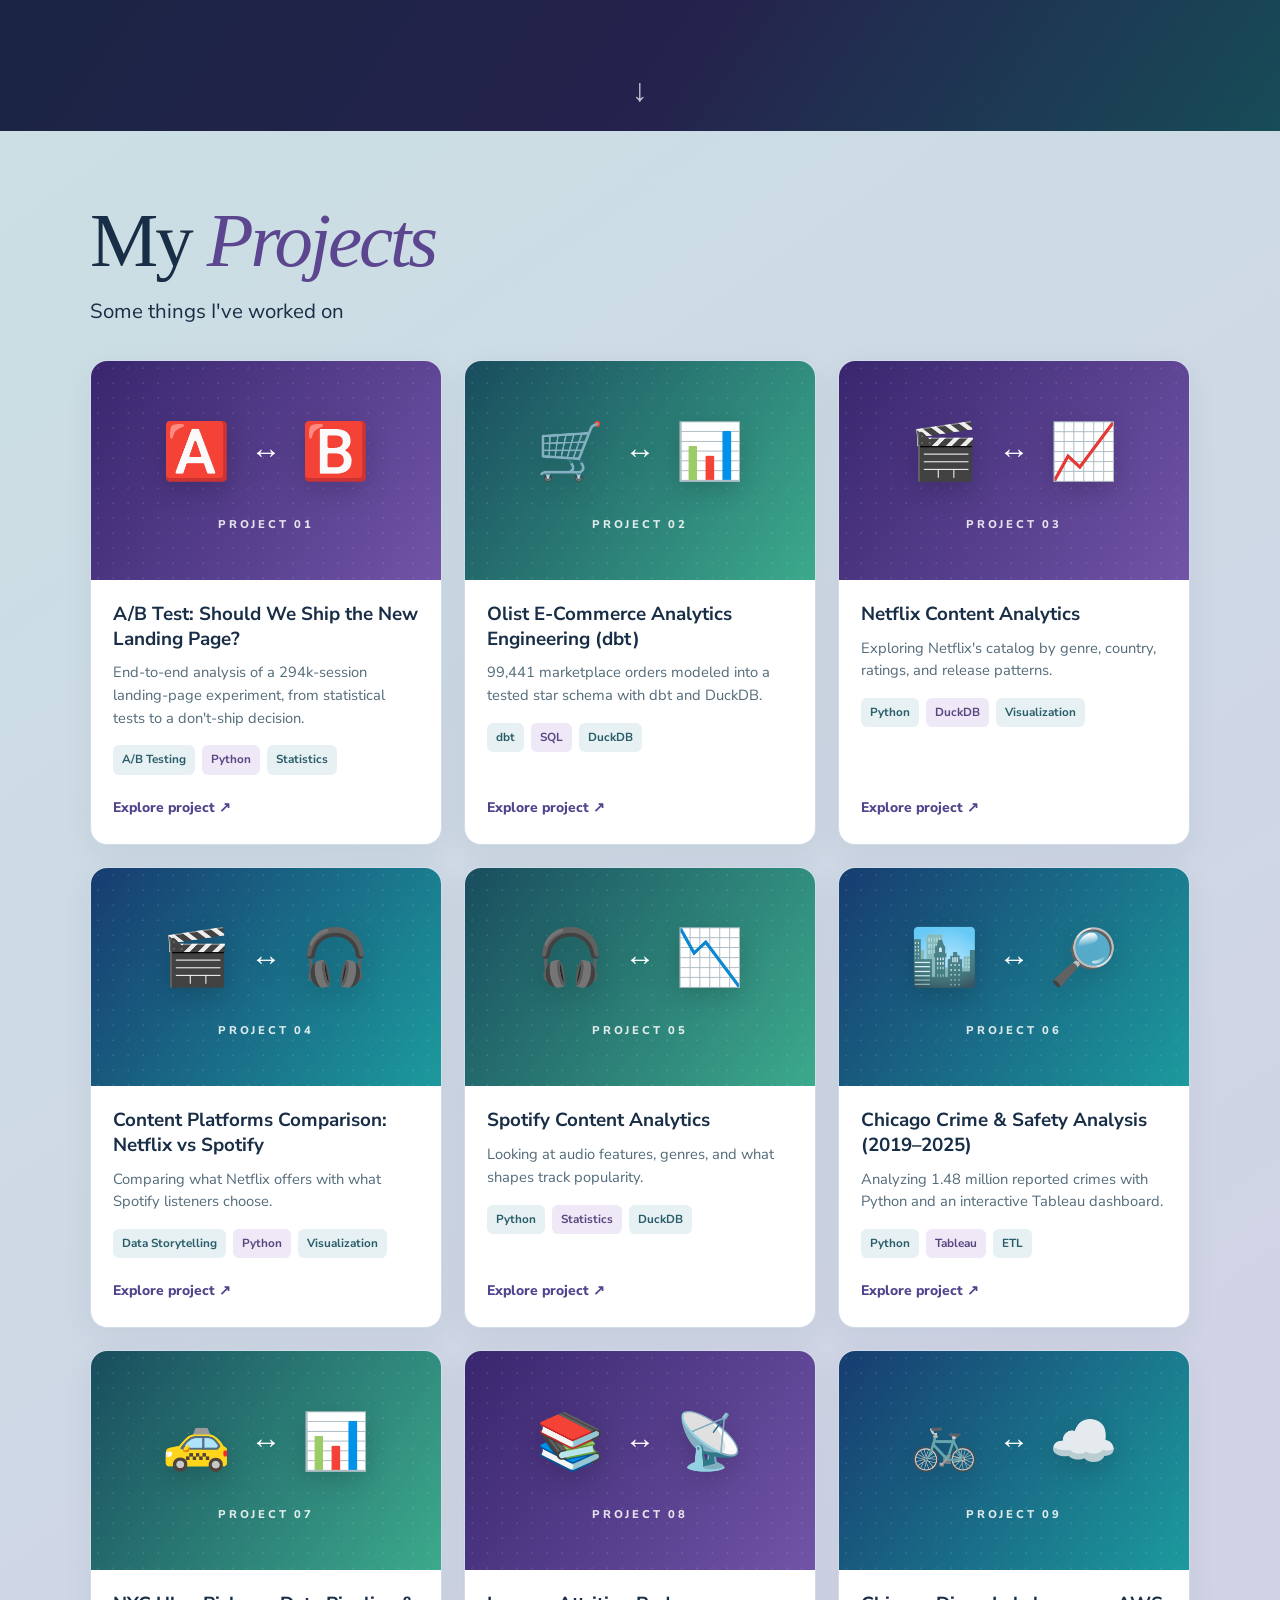
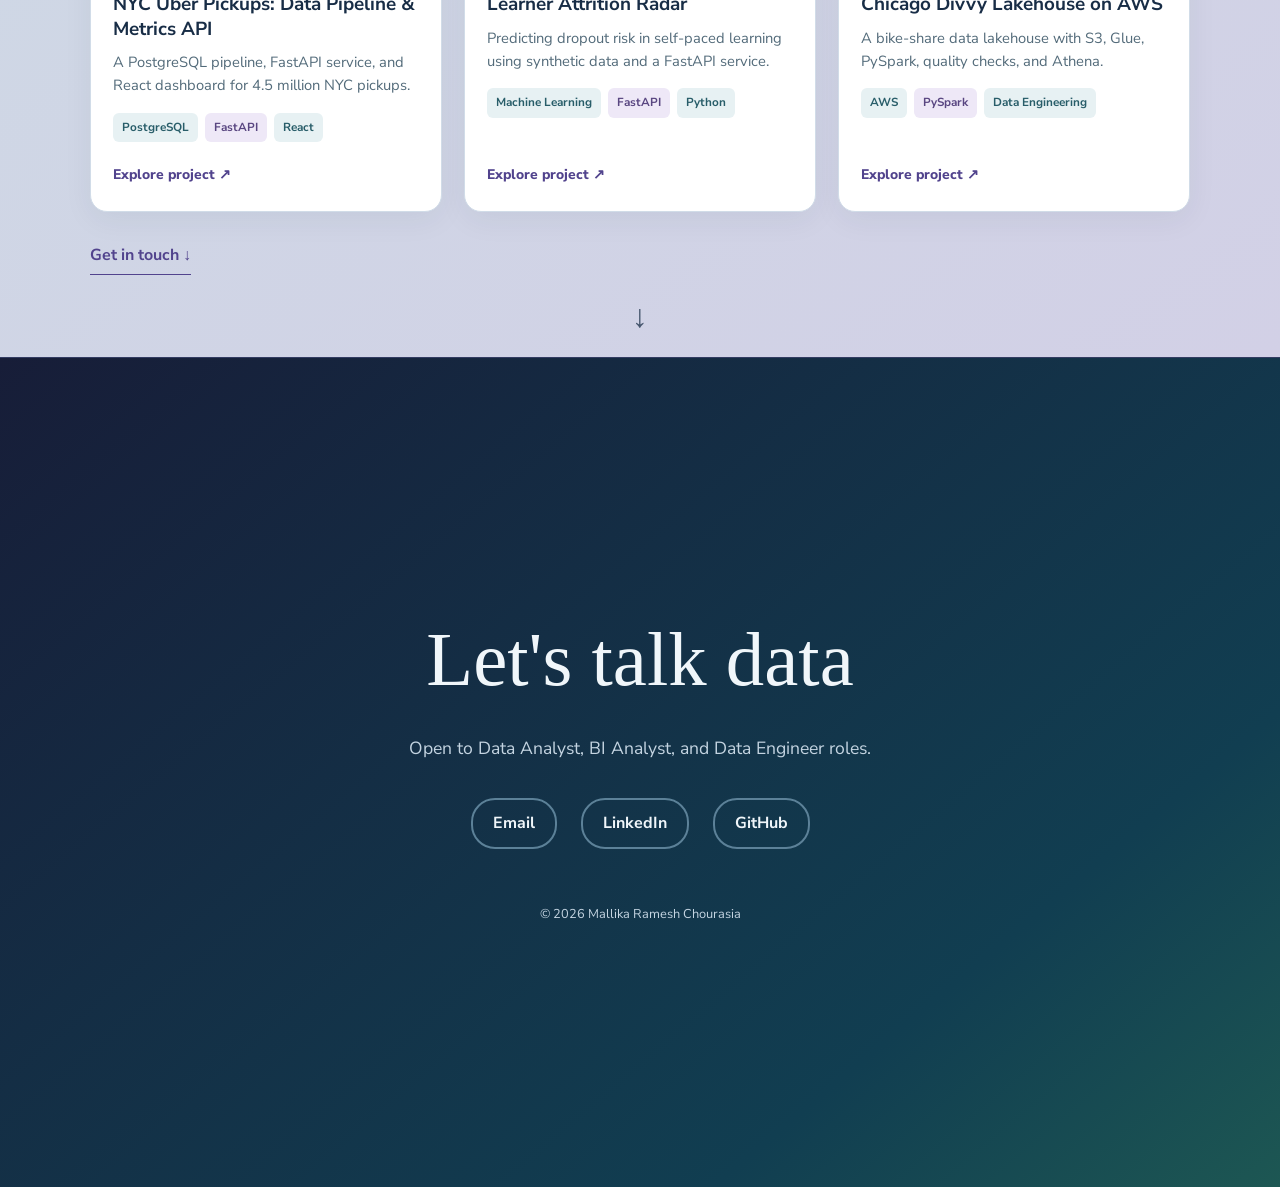
==== commit 61d17deb: "Add all nine Notion case studies and darken projects gallery background" ====
--- a/index.html
+++ b/index.html
@@ -223,7 +223,7 @@
 .panel-link { display:inline-block; margin-top:30px; font-weight:700; color:#68d9cd; border-bottom:1px solid currentColor; padding-bottom:5px; }
 .panel-link:hover { color:white; }
 .panel-down { position:absolute; bottom:24px; left:50%; transform:translateX(-50%); color:inherit; font-size:2rem; opacity:.75; line-height:1; }
-.projects-panel { background:linear-gradient(145deg,#eaf7f7,#e9e9f7); color:#182d46; }
+.projects-panel { background:linear-gradient(145deg,#cbdfe4,#d2d0e6); color:#182d46; }
 .projects-panel .panel-eyebrow { color:#287e82; }
 .projects-panel h2 em { color:#5c468f; }
 .featured-projects { display:grid; grid-template-columns:repeat(3,minmax(0,1fr)); gap:18px; margin-top:34px; }
@@ -377,18 +377,15 @@
     <h2 id="projects-heading">My <em>Projects</em></h2>
     <p class="panel-lead">Some things I've worked on</p>
     <div class="featured-projects project-gallery">
-      <a class="featured-card gallery-card" href="https://github.com/Mallika56/chicago-divvy-lakehouse-aws" target="_blank" rel="noopener">
-        <div class="gallery-cover cover-lakehouse" aria-hidden="true"><span class="cover-illustration">☁️ <span>↔</span> 🗄️</span><span class="cover-decoration">DATA PIPELINE</span></div>
-        <div class="gallery-details"><h3>Divvy Lakehouse on AWS</h3><p>Building a quality-aware data pipeline with S3, Glue, PySpark, and Athena.</p><div class="project-tags"><span>AWS</span><span>Data Engineering</span><span>PySpark</span></div><span class="project-cta">Explore project ↗</span></div>
-      </a>
-      <a class="featured-card gallery-card" href="https://github.com/Mallika56/olist-ecommerce-dbt" target="_blank" rel="noopener">
-        <div class="gallery-cover cover-commerce" aria-hidden="true"><span class="cover-illustration">🛒 <span>→</span> 📊</span><span class="cover-decoration">ANALYTICS</span></div>
-        <div class="gallery-details"><h3>E-Commerce Analytics with dbt</h3><p>Turning raw order data into tested, trustworthy models and insights.</p><div class="project-tags"><span>SQL</span><span>dbt</span><span>Analytics Engineering</span></div><span class="project-cta">Explore project ↗</span></div>
-      </a>
-      <a class="featured-card gallery-card" href="https://github.com/Mallika56/ab-test-checkout-analysis" target="_blank" rel="noopener">
-        <div class="gallery-cover cover-experiment" aria-hidden="true"><span class="cover-illustration">🅰️ <span>vs</span> 🅱️</span><span class="cover-decoration">EXPERIMENTATION</span></div>
-        <div class="gallery-details"><h3>A/B Test Analysis</h3><p>Making a product decision with careful statistical testing.</p><div class="project-tags"><span>A/B Testing</span><span>Statistics</span><span>Python</span></div><span class="project-cta">Explore project ↗</span></div>
-      </a>
+      <a class="featured-card gallery-card" href="https://github.com/Mallika56/ab-test-checkout-analysis" target="_blank" rel="noopener"><div class="gallery-cover cover-experiment" aria-hidden="true"><span class="cover-illustration">🅰️ <span>↔</span> 🅱️</span><span class="cover-decoration">PROJECT 01</span></div><div class="gallery-details"><h3>A/B Test: Should We Ship the New Landing Page?</h3><p>End-to-end analysis of a 294k-session landing-page experiment, from statistical tests to a don't-ship decision.</p><div class="project-tags"><span>A/B Testing</span><span>Python</span><span>Statistics</span></div><span class="project-cta">Explore project ↗</span></div></a>
+      <a class="featured-card gallery-card" href="https://github.com/Mallika56/olist-ecommerce-dbt" target="_blank" rel="noopener"><div class="gallery-cover cover-commerce" aria-hidden="true"><span class="cover-illustration">🛒 <span>↔</span> 📊</span><span class="cover-decoration">PROJECT 02</span></div><div class="gallery-details"><h3>Olist E-Commerce Analytics Engineering (dbt)</h3><p>99,441 marketplace orders modeled into a tested star schema with dbt and DuckDB.</p><div class="project-tags"><span>dbt</span><span>SQL</span><span>DuckDB</span></div><span class="project-cta">Explore project ↗</span></div></a>
+      <a class="featured-card gallery-card" href="https://github.com/Mallika56/netflix-analytics" target="_blank" rel="noopener"><div class="gallery-cover cover-experiment" aria-hidden="true"><span class="cover-illustration">🎬 <span>↔</span> 📈</span><span class="cover-decoration">PROJECT 03</span></div><div class="gallery-details"><h3>Netflix Content Analytics</h3><p>Exploring Netflix's catalog by genre, country, ratings, and release patterns.</p><div class="project-tags"><span>Python</span><span>DuckDB</span><span>Visualization</span></div><span class="project-cta">Explore project ↗</span></div></a>
+      <a class="featured-card gallery-card" href="https://github.com/Mallika56/content-platforms-comparison" target="_blank" rel="noopener"><div class="gallery-cover cover-lakehouse" aria-hidden="true"><span class="cover-illustration">🎬 <span>↔</span> 🎧</span><span class="cover-decoration">PROJECT 04</span></div><div class="gallery-details"><h3>Content Platforms Comparison: Netflix vs Spotify</h3><p>Comparing what Netflix offers with what Spotify listeners choose.</p><div class="project-tags"><span>Data Storytelling</span><span>Python</span><span>Visualization</span></div><span class="project-cta">Explore project ↗</span></div></a>
+      <a class="featured-card gallery-card" href="https://github.com/Mallika56/spotify-analytics" target="_blank" rel="noopener"><div class="gallery-cover cover-commerce" aria-hidden="true"><span class="cover-illustration">🎧 <span>↔</span> 📉</span><span class="cover-decoration">PROJECT 05</span></div><div class="gallery-details"><h3>Spotify Content Analytics</h3><p>Looking at audio features, genres, and what shapes track popularity.</p><div class="project-tags"><span>Python</span><span>Statistics</span><span>DuckDB</span></div><span class="project-cta">Explore project ↗</span></div></a>
+      <a class="featured-card gallery-card" href="https://github.com/Mallika56/chicago-crime-analysis" target="_blank" rel="noopener"><div class="gallery-cover cover-lakehouse" aria-hidden="true"><span class="cover-illustration">🏙️ <span>↔</span> 🔎</span><span class="cover-decoration">PROJECT 06</span></div><div class="gallery-details"><h3>Chicago Crime &amp; Safety Analysis (2019–2025)</h3><p>Analyzing 1.48 million reported crimes with Python and an interactive Tableau dashboard.</p><div class="project-tags"><span>Python</span><span>Tableau</span><span>ETL</span></div><span class="project-cta">Explore project ↗</span></div></a>
+      <a class="featured-card gallery-card" href="https://github.com/Mallika56/uber-nyc-pickups-pipeline" target="_blank" rel="noopener"><div class="gallery-cover cover-commerce" aria-hidden="true"><span class="cover-illustration">🚕 <span>↔</span> 📊</span><span class="cover-decoration">PROJECT 07</span></div><div class="gallery-details"><h3>NYC Uber Pickups: Data Pipeline &amp; Metrics API</h3><p>A PostgreSQL pipeline, FastAPI service, and React dashboard for 4.5 million NYC pickups.</p><div class="project-tags"><span>PostgreSQL</span><span>FastAPI</span><span>React</span></div><span class="project-cta">Explore project ↗</span></div></a>
+      <a class="featured-card gallery-card" href="https://github.com/Mallika56/learner-attrition-radar" target="_blank" rel="noopener"><div class="gallery-cover cover-experiment" aria-hidden="true"><span class="cover-illustration">📚 <span>↔</span> 📡</span><span class="cover-decoration">PROJECT 08</span></div><div class="gallery-details"><h3>Learner Attrition Radar</h3><p>Predicting dropout risk in self-paced learning using synthetic data and a FastAPI service.</p><div class="project-tags"><span>Machine Learning</span><span>FastAPI</span><span>Python</span></div><span class="project-cta">Explore project ↗</span></div></a>
+      <a class="featured-card gallery-card" href="https://github.com/Mallika56/chicago-divvy-lakehouse-aws" target="_blank" rel="noopener"><div class="gallery-cover cover-lakehouse" aria-hidden="true"><span class="cover-illustration">🚲 <span>↔</span> ☁️</span><span class="cover-decoration">PROJECT 09</span></div><div class="gallery-details"><h3>Chicago Divvy Lakehouse on AWS</h3><p>A bike-share data lakehouse with S3, Glue, PySpark, quality checks, and Athena.</p><div class="project-tags"><span>AWS</span><span>PySpark</span><span>Data Engineering</span></div><span class="project-cta">Explore project ↗</span></div></a>
     </div>
     <a class="panel-link" href="#contact">Get in touch <span aria-hidden="true">↓</span></a>
   </div>
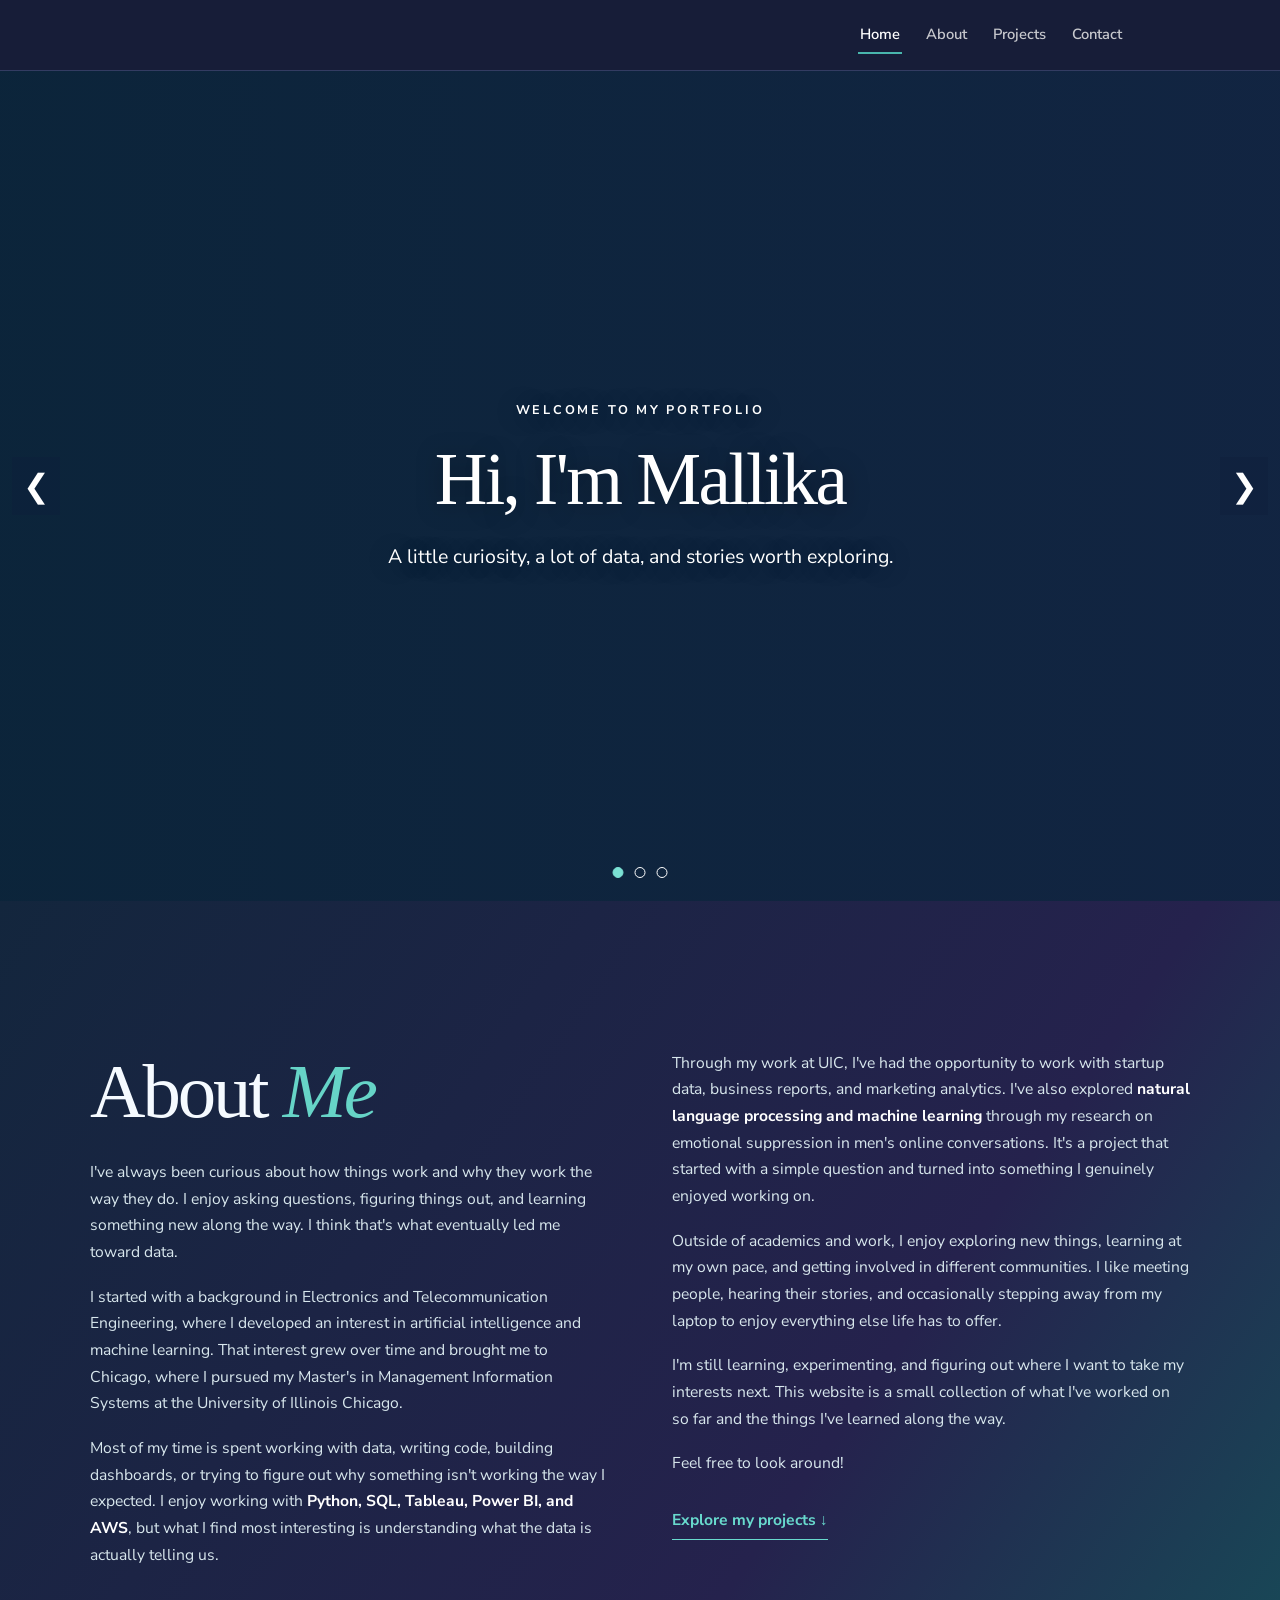
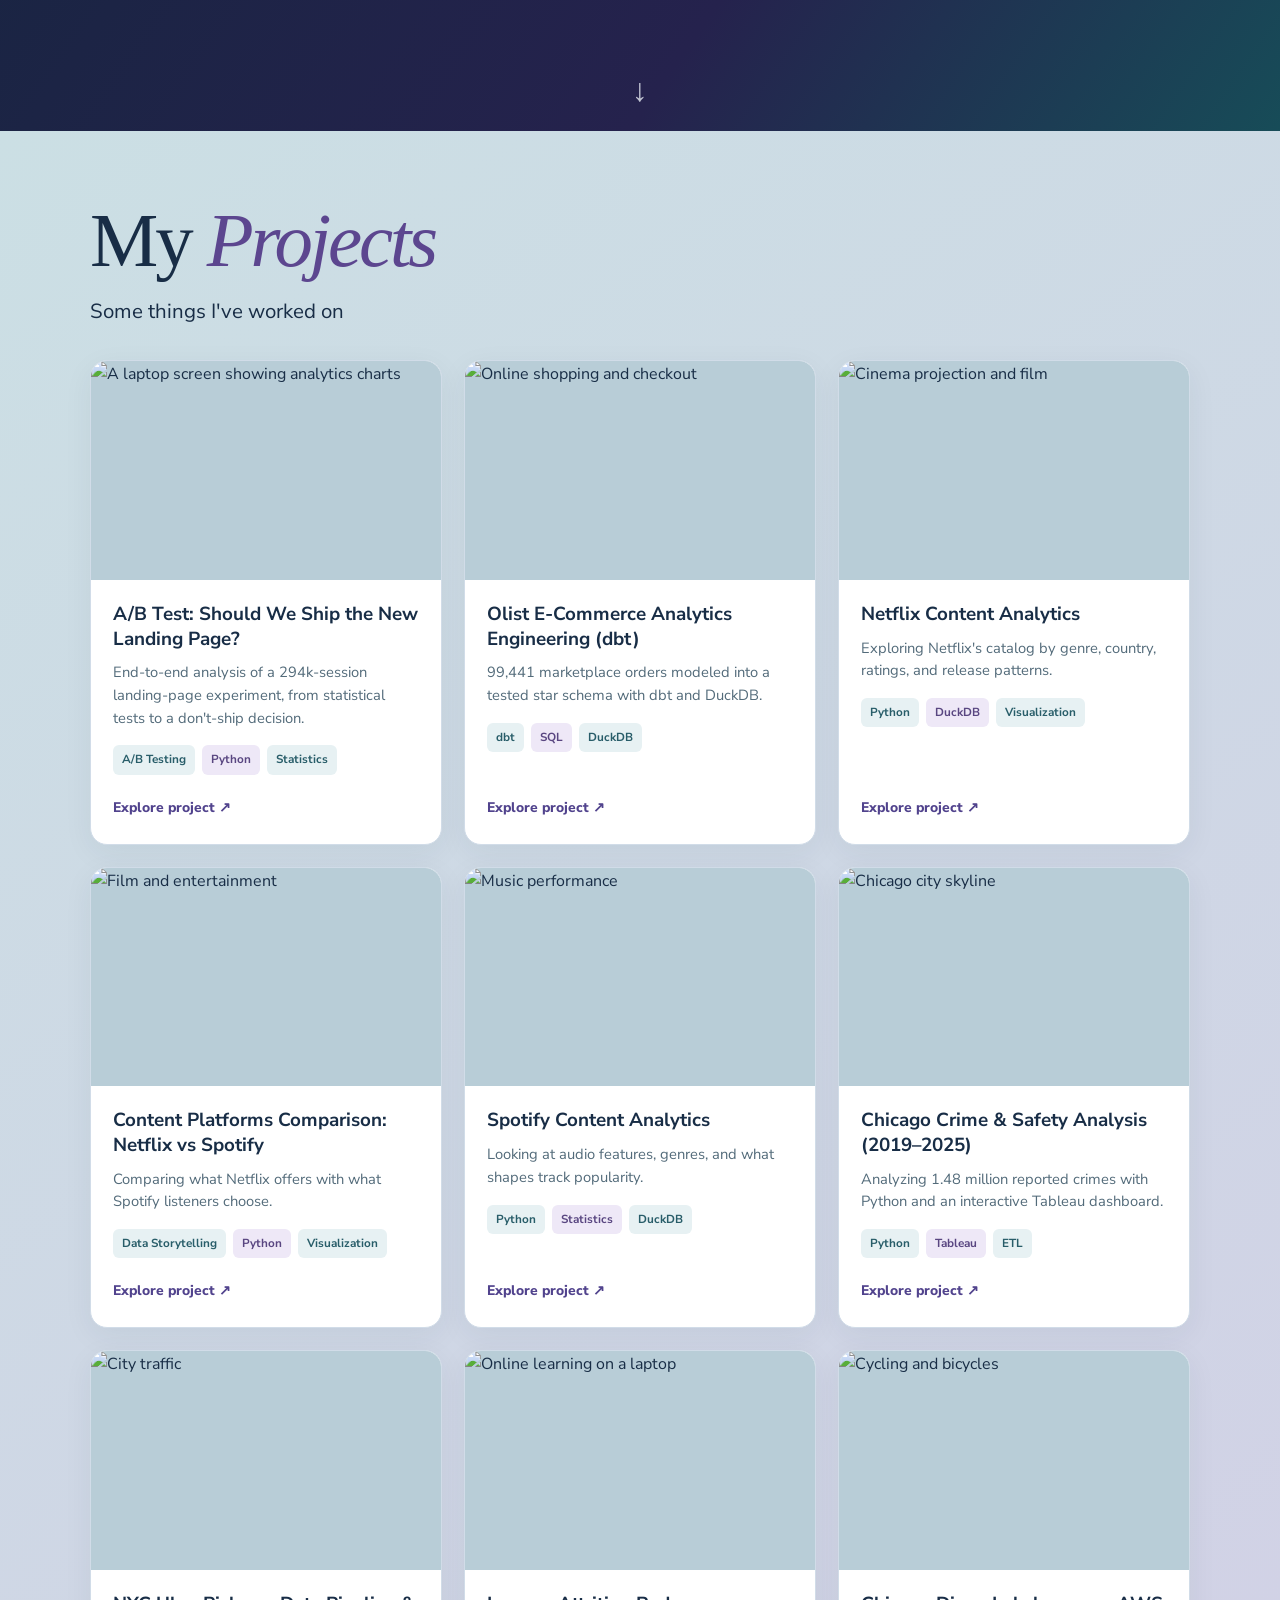
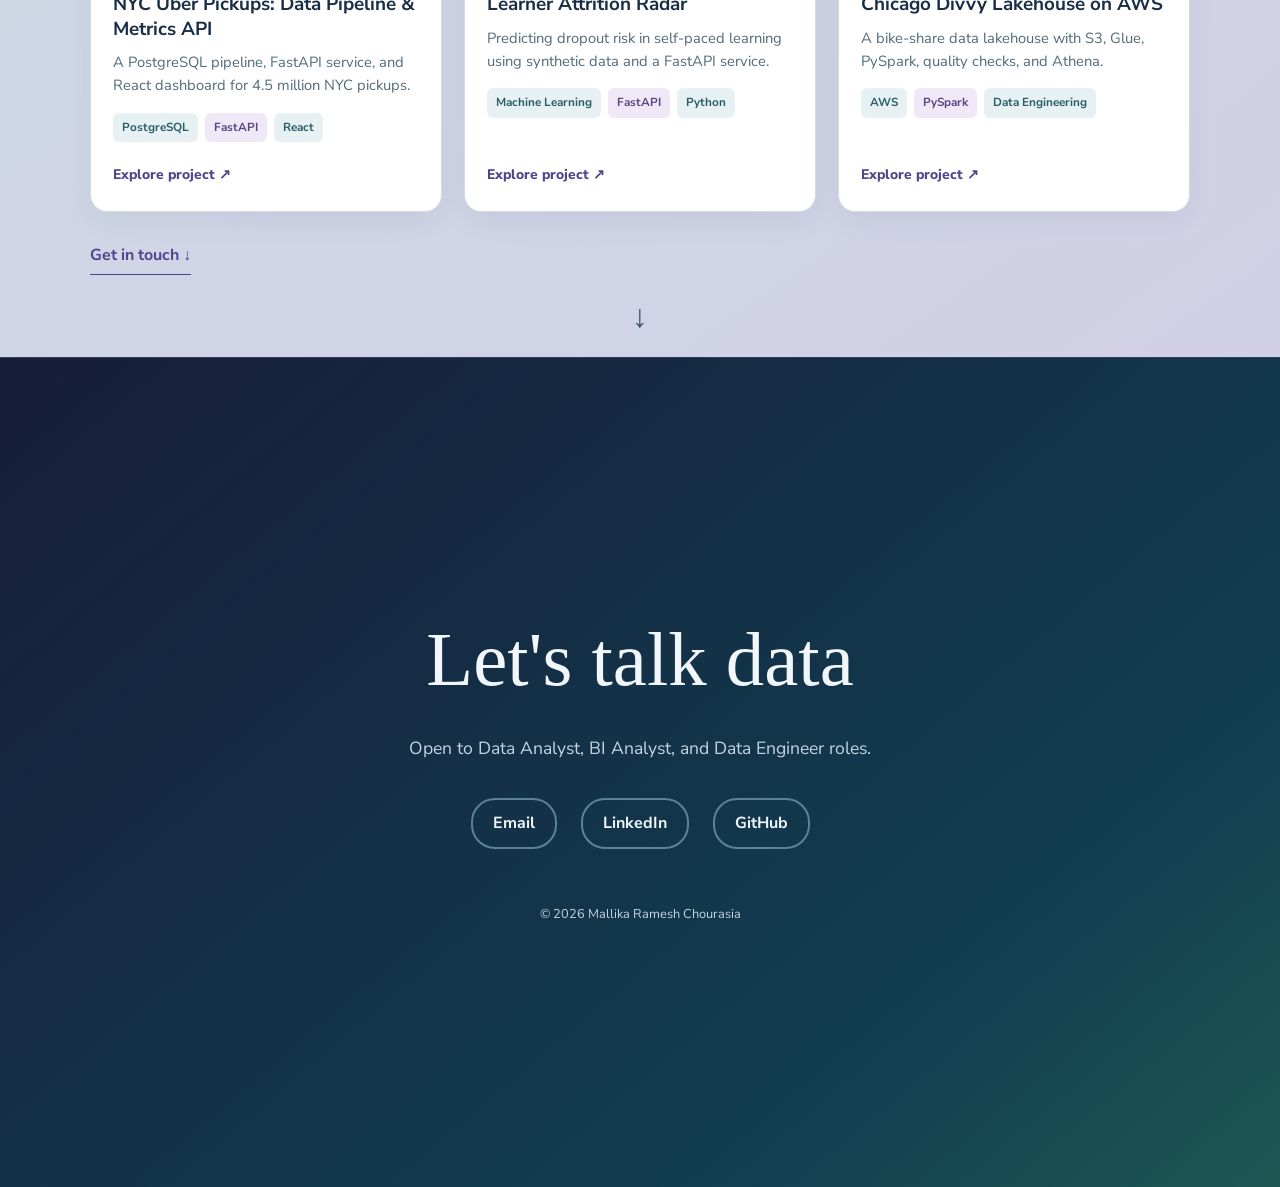
==== commit 486d7d76: "Use real photographic project covers and remove cover numbering" ====
--- a/index.html
+++ b/index.html
@@ -289,6 +289,13 @@
 .project-tags span:nth-child(2) { background:#eee8f7; color:#594681; }
 .gallery-details .project-cta { margin-top:auto; padding-top:22px; }
 @media(max-width:760px) { .project-gallery { grid-template-columns:1fr; } .gallery-cover { aspect-ratio:1.8/1; } }
+
+/* Photo covers: natural project imagery without numbers or emoji overlays. */
+.project-gallery .gallery-cover { display:block; background:#b8cdd7; }
+.project-gallery .gallery-cover::before { display:none; }
+.project-gallery .gallery-cover img { display:block; width:100%; height:100%; object-fit:cover; transition:transform .35s ease; }
+.project-gallery .gallery-card:hover .gallery-cover img { transform:scale(1.045); }
+@media(prefers-reduced-motion:reduce) { .project-gallery .gallery-cover img { transition:none; } }
 </style>
 </head>
 <body>
@@ -377,15 +384,15 @@
     <h2 id="projects-heading">My <em>Projects</em></h2>
     <p class="panel-lead">Some things I've worked on</p>
     <div class="featured-projects project-gallery">
-      <a class="featured-card gallery-card" href="https://github.com/Mallika56/ab-test-checkout-analysis" target="_blank" rel="noopener"><div class="gallery-cover cover-experiment" aria-hidden="true"><span class="cover-illustration">🅰️ <span>↔</span> 🅱️</span><span class="cover-decoration">PROJECT 01</span></div><div class="gallery-details"><h3>A/B Test: Should We Ship the New Landing Page?</h3><p>End-to-end analysis of a 294k-session landing-page experiment, from statistical tests to a don't-ship decision.</p><div class="project-tags"><span>A/B Testing</span><span>Python</span><span>Statistics</span></div><span class="project-cta">Explore project ↗</span></div></a>
-      <a class="featured-card gallery-card" href="https://github.com/Mallika56/olist-ecommerce-dbt" target="_blank" rel="noopener"><div class="gallery-cover cover-commerce" aria-hidden="true"><span class="cover-illustration">🛒 <span>↔</span> 📊</span><span class="cover-decoration">PROJECT 02</span></div><div class="gallery-details"><h3>Olist E-Commerce Analytics Engineering (dbt)</h3><p>99,441 marketplace orders modeled into a tested star schema with dbt and DuckDB.</p><div class="project-tags"><span>dbt</span><span>SQL</span><span>DuckDB</span></div><span class="project-cta">Explore project ↗</span></div></a>
-      <a class="featured-card gallery-card" href="https://github.com/Mallika56/netflix-analytics" target="_blank" rel="noopener"><div class="gallery-cover cover-experiment" aria-hidden="true"><span class="cover-illustration">🎬 <span>↔</span> 📈</span><span class="cover-decoration">PROJECT 03</span></div><div class="gallery-details"><h3>Netflix Content Analytics</h3><p>Exploring Netflix's catalog by genre, country, ratings, and release patterns.</p><div class="project-tags"><span>Python</span><span>DuckDB</span><span>Visualization</span></div><span class="project-cta">Explore project ↗</span></div></a>
-      <a class="featured-card gallery-card" href="https://github.com/Mallika56/content-platforms-comparison" target="_blank" rel="noopener"><div class="gallery-cover cover-lakehouse" aria-hidden="true"><span class="cover-illustration">🎬 <span>↔</span> 🎧</span><span class="cover-decoration">PROJECT 04</span></div><div class="gallery-details"><h3>Content Platforms Comparison: Netflix vs Spotify</h3><p>Comparing what Netflix offers with what Spotify listeners choose.</p><div class="project-tags"><span>Data Storytelling</span><span>Python</span><span>Visualization</span></div><span class="project-cta">Explore project ↗</span></div></a>
-      <a class="featured-card gallery-card" href="https://github.com/Mallika56/spotify-analytics" target="_blank" rel="noopener"><div class="gallery-cover cover-commerce" aria-hidden="true"><span class="cover-illustration">🎧 <span>↔</span> 📉</span><span class="cover-decoration">PROJECT 05</span></div><div class="gallery-details"><h3>Spotify Content Analytics</h3><p>Looking at audio features, genres, and what shapes track popularity.</p><div class="project-tags"><span>Python</span><span>Statistics</span><span>DuckDB</span></div><span class="project-cta">Explore project ↗</span></div></a>
-      <a class="featured-card gallery-card" href="https://github.com/Mallika56/chicago-crime-analysis" target="_blank" rel="noopener"><div class="gallery-cover cover-lakehouse" aria-hidden="true"><span class="cover-illustration">🏙️ <span>↔</span> 🔎</span><span class="cover-decoration">PROJECT 06</span></div><div class="gallery-details"><h3>Chicago Crime &amp; Safety Analysis (2019–2025)</h3><p>Analyzing 1.48 million reported crimes with Python and an interactive Tableau dashboard.</p><div class="project-tags"><span>Python</span><span>Tableau</span><span>ETL</span></div><span class="project-cta">Explore project ↗</span></div></a>
-      <a class="featured-card gallery-card" href="https://github.com/Mallika56/uber-nyc-pickups-pipeline" target="_blank" rel="noopener"><div class="gallery-cover cover-commerce" aria-hidden="true"><span class="cover-illustration">🚕 <span>↔</span> 📊</span><span class="cover-decoration">PROJECT 07</span></div><div class="gallery-details"><h3>NYC Uber Pickups: Data Pipeline &amp; Metrics API</h3><p>A PostgreSQL pipeline, FastAPI service, and React dashboard for 4.5 million NYC pickups.</p><div class="project-tags"><span>PostgreSQL</span><span>FastAPI</span><span>React</span></div><span class="project-cta">Explore project ↗</span></div></a>
-      <a class="featured-card gallery-card" href="https://github.com/Mallika56/learner-attrition-radar" target="_blank" rel="noopener"><div class="gallery-cover cover-experiment" aria-hidden="true"><span class="cover-illustration">📚 <span>↔</span> 📡</span><span class="cover-decoration">PROJECT 08</span></div><div class="gallery-details"><h3>Learner Attrition Radar</h3><p>Predicting dropout risk in self-paced learning using synthetic data and a FastAPI service.</p><div class="project-tags"><span>Machine Learning</span><span>FastAPI</span><span>Python</span></div><span class="project-cta">Explore project ↗</span></div></a>
-      <a class="featured-card gallery-card" href="https://github.com/Mallika56/chicago-divvy-lakehouse-aws" target="_blank" rel="noopener"><div class="gallery-cover cover-lakehouse" aria-hidden="true"><span class="cover-illustration">🚲 <span>↔</span> ☁️</span><span class="cover-decoration">PROJECT 09</span></div><div class="gallery-details"><h3>Chicago Divvy Lakehouse on AWS</h3><p>A bike-share data lakehouse with S3, Glue, PySpark, quality checks, and Athena.</p><div class="project-tags"><span>AWS</span><span>PySpark</span><span>Data Engineering</span></div><span class="project-cta">Explore project ↗</span></div></a>
+      <a class="featured-card gallery-card" href="https://github.com/Mallika56/ab-test-checkout-analysis" target="_blank" rel="noopener"><div class="gallery-cover"><img src="https://images.unsplash.com/photo-1551288049-bebda4e38f71?auto=format&amp;fit=crop&amp;w=900&amp;q=85" alt="A laptop screen showing analytics charts" loading="lazy" decoding="async"></div><div class="gallery-details"><h3>A/B Test: Should We Ship the New Landing Page?</h3><p>End-to-end analysis of a 294k-session landing-page experiment, from statistical tests to a don't-ship decision.</p><div class="project-tags"><span>A/B Testing</span><span>Python</span><span>Statistics</span></div><span class="project-cta">Explore project ↗</span></div></a>
+      <a class="featured-card gallery-card" href="https://github.com/Mallika56/olist-ecommerce-dbt" target="_blank" rel="noopener"><div class="gallery-cover"><img src="https://images.unsplash.com/photo-1556742049-0cfed4f6a45d?auto=format&amp;fit=crop&amp;w=900&amp;q=85" alt="Online shopping and checkout" loading="lazy" decoding="async"></div><div class="gallery-details"><h3>Olist E-Commerce Analytics Engineering (dbt)</h3><p>99,441 marketplace orders modeled into a tested star schema with dbt and DuckDB.</p><div class="project-tags"><span>dbt</span><span>SQL</span><span>DuckDB</span></div><span class="project-cta">Explore project ↗</span></div></a>
+      <a class="featured-card gallery-card" href="https://github.com/Mallika56/netflix-analytics" target="_blank" rel="noopener"><div class="gallery-cover"><img src="https://images.unsplash.com/photo-1485846234645-a62644f84728?auto=format&amp;fit=crop&amp;w=900&amp;q=85" alt="Cinema projection and film" loading="lazy" decoding="async"></div><div class="gallery-details"><h3>Netflix Content Analytics</h3><p>Exploring Netflix's catalog by genre, country, ratings, and release patterns.</p><div class="project-tags"><span>Python</span><span>DuckDB</span><span>Visualization</span></div><span class="project-cta">Explore project ↗</span></div></a>
+      <a class="featured-card gallery-card" href="https://github.com/Mallika56/content-platforms-comparison" target="_blank" rel="noopener"><div class="gallery-cover"><img src="https://images.unsplash.com/photo-1517604931442-7e0c8ed2963c?auto=format&amp;fit=crop&amp;w=900&amp;q=85" alt="Film and entertainment" loading="lazy" decoding="async"></div><div class="gallery-details"><h3>Content Platforms Comparison: Netflix vs Spotify</h3><p>Comparing what Netflix offers with what Spotify listeners choose.</p><div class="project-tags"><span>Data Storytelling</span><span>Python</span><span>Visualization</span></div><span class="project-cta">Explore project ↗</span></div></a>
+      <a class="featured-card gallery-card" href="https://github.com/Mallika56/spotify-analytics" target="_blank" rel="noopener"><div class="gallery-cover"><img src="https://images.unsplash.com/photo-1516280440614-37939bbacd81?auto=format&amp;fit=crop&amp;w=900&amp;q=85" alt="Music performance" loading="lazy" decoding="async"></div><div class="gallery-details"><h3>Spotify Content Analytics</h3><p>Looking at audio features, genres, and what shapes track popularity.</p><div class="project-tags"><span>Python</span><span>Statistics</span><span>DuckDB</span></div><span class="project-cta">Explore project ↗</span></div></a>
+      <a class="featured-card gallery-card" href="https://github.com/Mallika56/chicago-crime-analysis" target="_blank" rel="noopener"><div class="gallery-cover"><img src="https://images.unsplash.com/photo-1517245386807-bb43f82c33c4?auto=format&amp;fit=crop&amp;w=900&amp;q=85" alt="Chicago city skyline" loading="lazy" decoding="async"></div><div class="gallery-details"><h3>Chicago Crime &amp; Safety Analysis (2019–2025)</h3><p>Analyzing 1.48 million reported crimes with Python and an interactive Tableau dashboard.</p><div class="project-tags"><span>Python</span><span>Tableau</span><span>ETL</span></div><span class="project-cta">Explore project ↗</span></div></a>
+      <a class="featured-card gallery-card" href="https://github.com/Mallika56/uber-nyc-pickups-pipeline" target="_blank" rel="noopener"><div class="gallery-cover"><img src="https://images.unsplash.com/photo-1449965408869-eaa3f722e40d?auto=format&amp;fit=crop&amp;w=900&amp;q=85" alt="City traffic" loading="lazy" decoding="async"></div><div class="gallery-details"><h3>NYC Uber Pickups: Data Pipeline &amp; Metrics API</h3><p>A PostgreSQL pipeline, FastAPI service, and React dashboard for 4.5 million NYC pickups.</p><div class="project-tags"><span>PostgreSQL</span><span>FastAPI</span><span>React</span></div><span class="project-cta">Explore project ↗</span></div></a>
+      <a class="featured-card gallery-card" href="https://github.com/Mallika56/learner-attrition-radar" target="_blank" rel="noopener"><div class="gallery-cover"><img src="https://images.unsplash.com/photo-1516321318423-f06f85e504b3?auto=format&amp;fit=crop&amp;w=900&amp;q=85" alt="Online learning on a laptop" loading="lazy" decoding="async"></div><div class="gallery-details"><h3>Learner Attrition Radar</h3><p>Predicting dropout risk in self-paced learning using synthetic data and a FastAPI service.</p><div class="project-tags"><span>Machine Learning</span><span>FastAPI</span><span>Python</span></div><span class="project-cta">Explore project ↗</span></div></a>
+      <a class="featured-card gallery-card" href="https://github.com/Mallika56/chicago-divvy-lakehouse-aws" target="_blank" rel="noopener"><div class="gallery-cover"><img src="https://images.unsplash.com/photo-1571068316344-75bc76f77890?auto=format&amp;fit=crop&amp;w=900&amp;q=85" alt="Cycling and bicycles" loading="lazy" decoding="async"></div><div class="gallery-details"><h3>Chicago Divvy Lakehouse on AWS</h3><p>A bike-share data lakehouse with S3, Glue, PySpark, quality checks, and Athena.</p><div class="project-tags"><span>AWS</span><span>PySpark</span><span>Data Engineering</span></div><span class="project-cta">Explore project ↗</span></div></a>
     </div>
     <a class="panel-link" href="#contact">Get in touch <span aria-hidden="true">↓</span></a>
   </div>
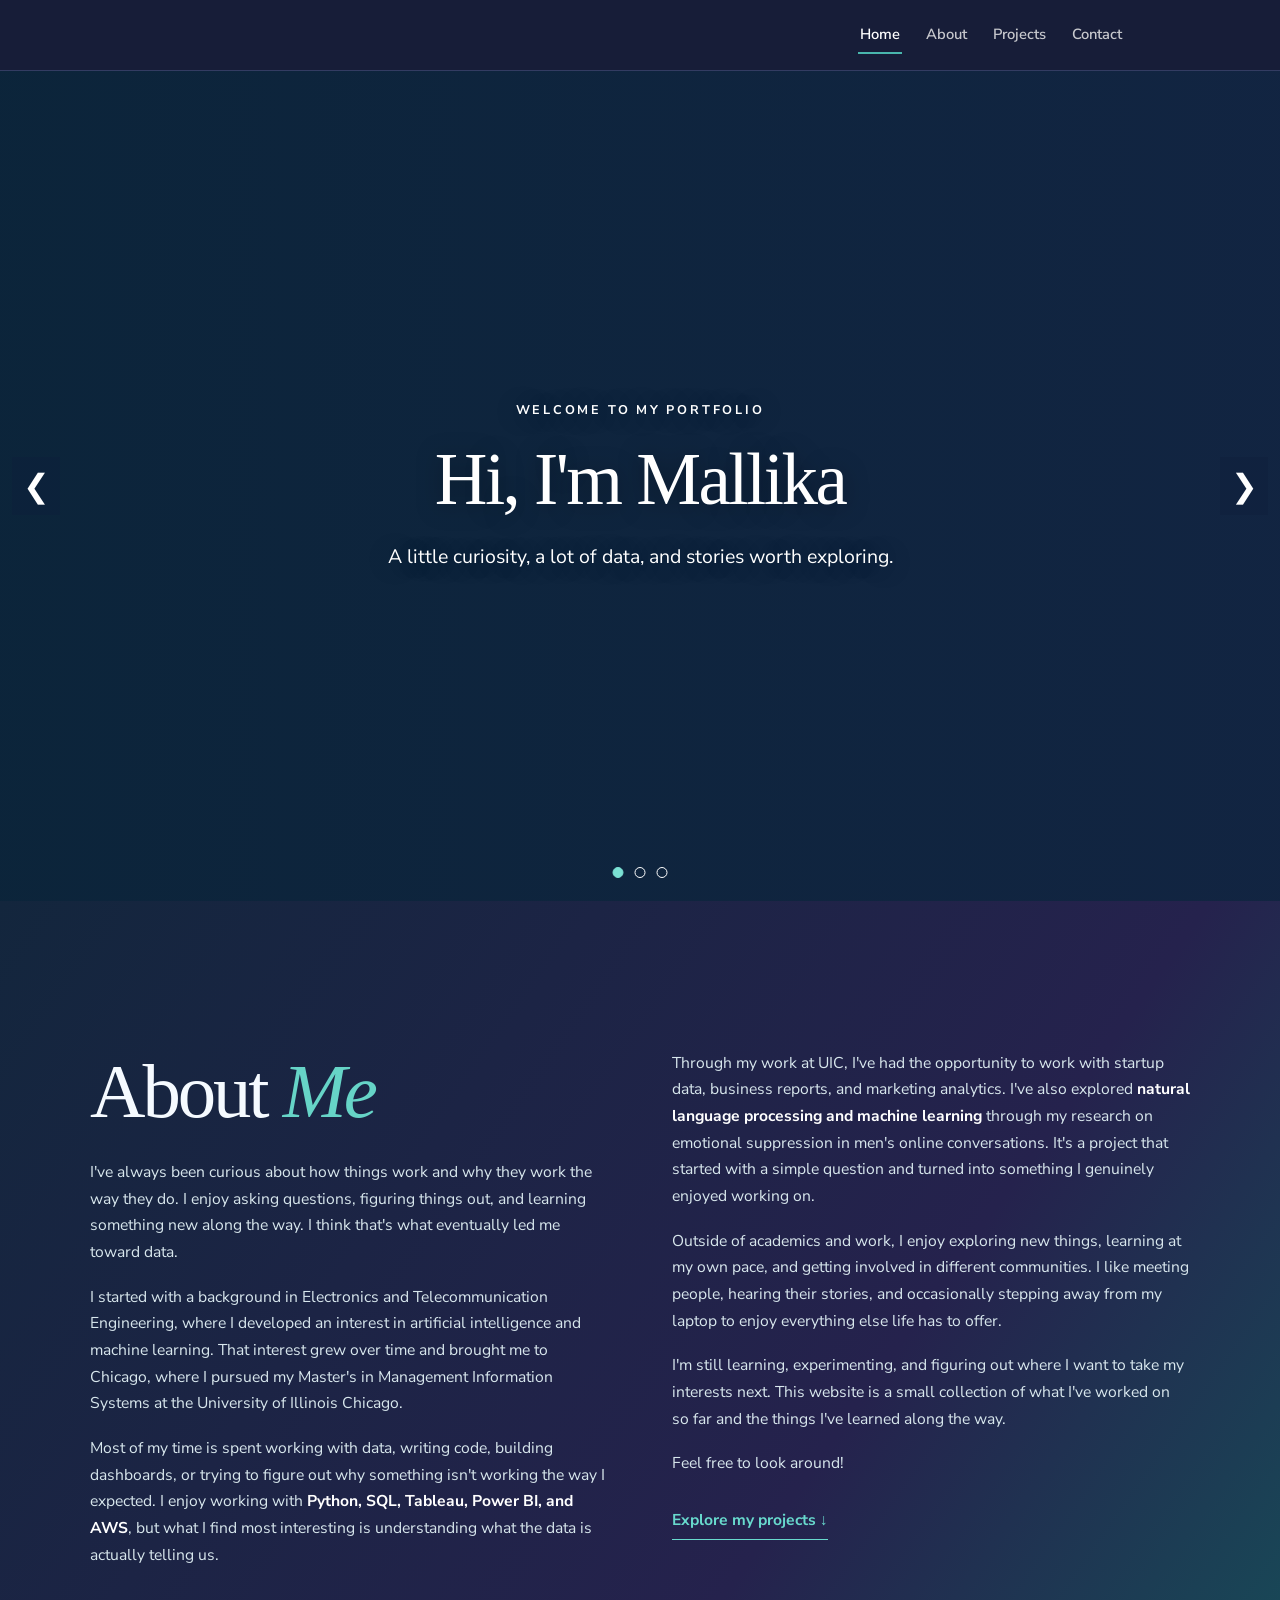
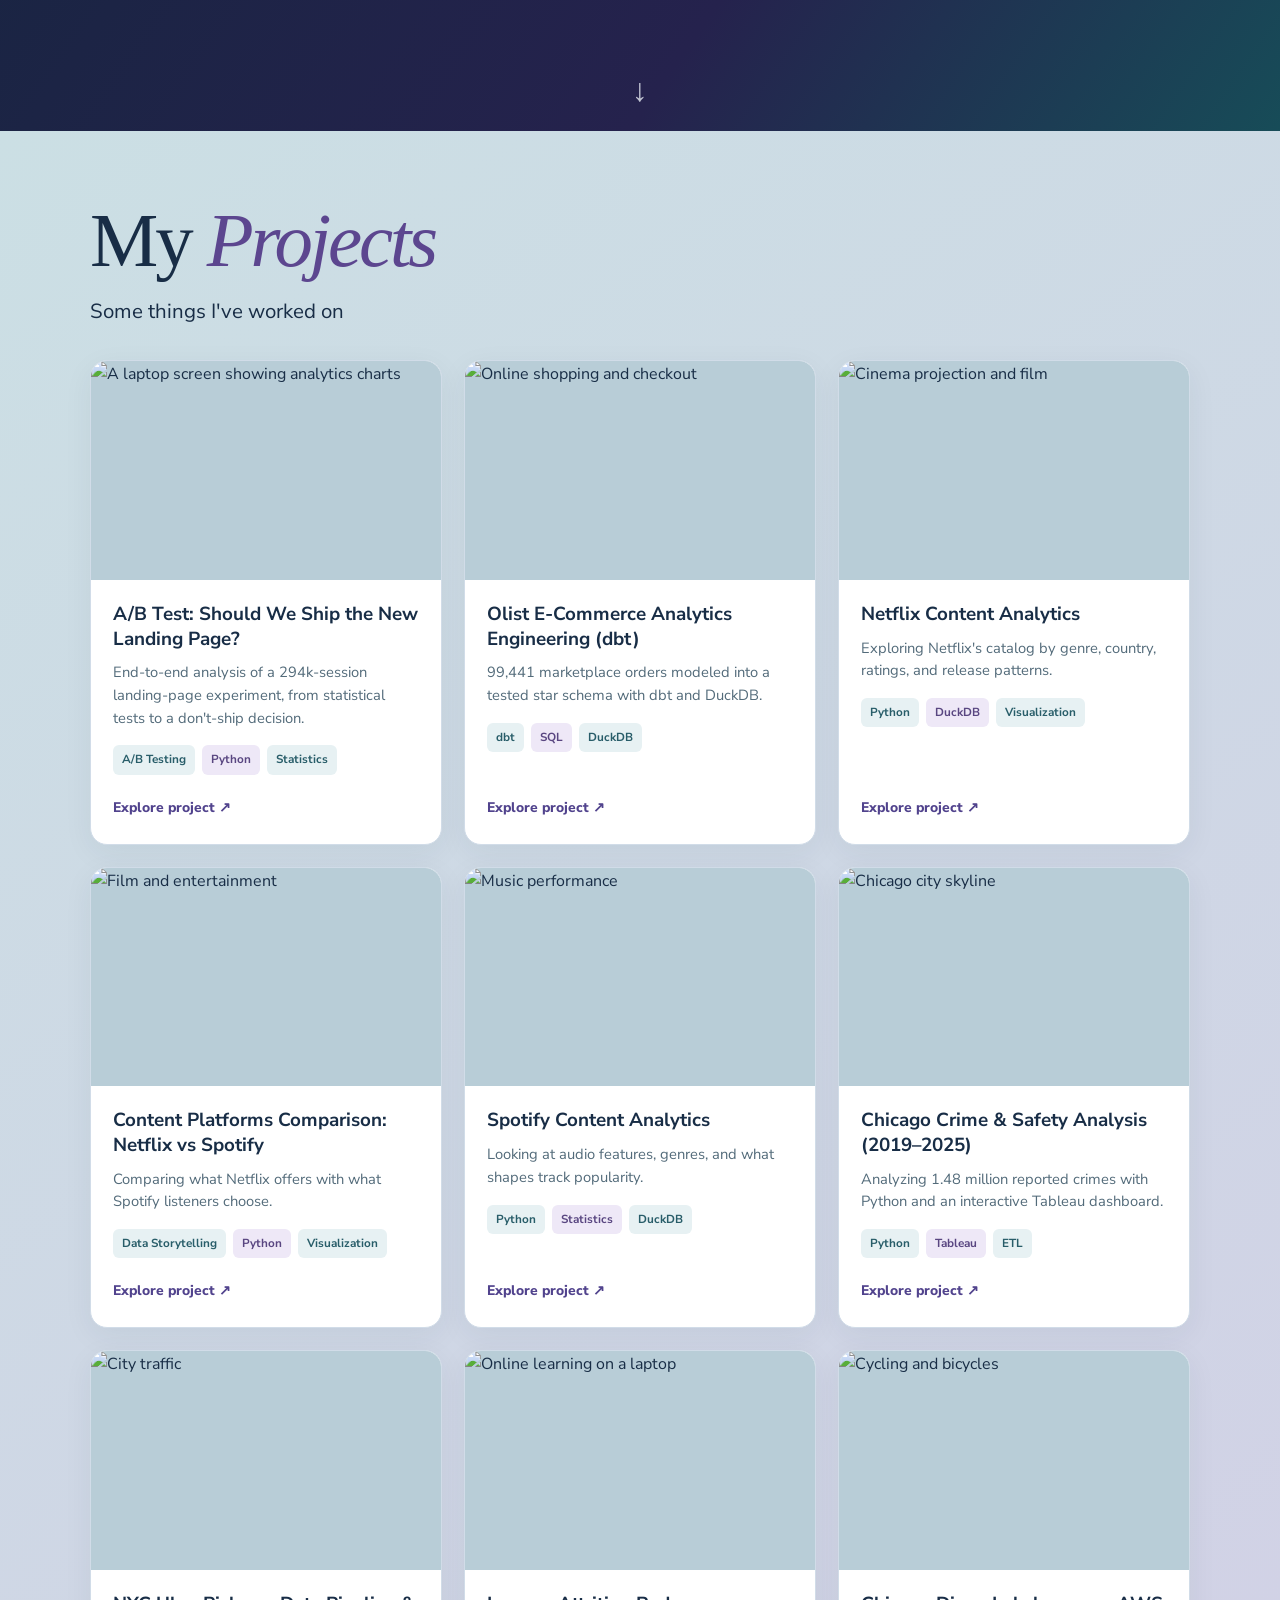
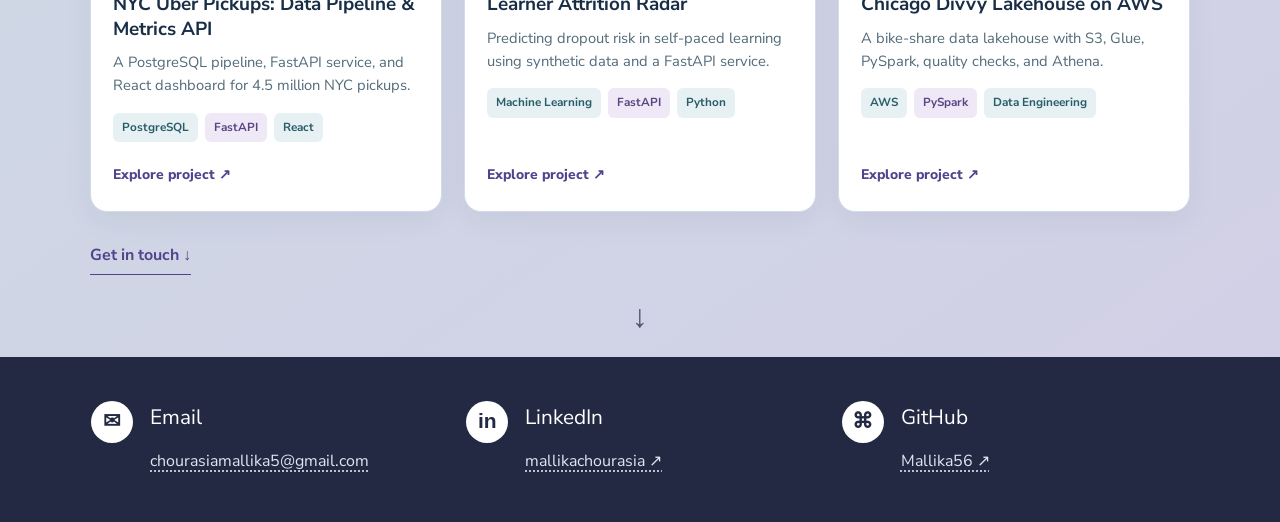
==== commit ba05750a: "Replace full-screen contact slide with compact three-column contact footer" ====
--- a/index.html
+++ b/index.html
@@ -278,9 +278,6 @@
 .cover-commerce { background:linear-gradient(125deg,#194d5e,#3caa8c); }
 .cover-experiment { background:linear-gradient(125deg,#39266e,#7154a7); }
 .gallery-cover::before { content:""; position:absolute; inset:0; background-image:radial-gradient(rgba(255,255,255,.2) 1px,transparent 1px); background-size:15px 15px; opacity:.5; }
-.cover-illustration { position:relative; display:flex; align-items:center; gap:20px; font-size:clamp(2.5rem,4.3vw,4.4rem); filter:drop-shadow(0 8px 12px rgba(0,0,0,.15)); }
-.cover-illustration span { font-family:Arial,sans-serif; color:white; font-size:clamp(1.3rem,2.4vw,2rem); font-weight:700; }
-.cover-decoration { position:relative; font-size:.7rem; font-weight:800; letter-spacing:.25em; color:rgba(255,255,255,.85); }
 .gallery-details { display:flex; flex-direction:column; flex:1; padding:22px 22px 24px; }
 .gallery-details h3 { margin:0 0 10px; font-size:1.18rem; }
 .gallery-details p { margin:0 0 16px; }
@@ -291,11 +288,22 @@
 @media(max-width:760px) { .project-gallery { grid-template-columns:1fr; } .gallery-cover { aspect-ratio:1.8/1; } }
 
 /* Photo covers: natural project imagery without numbers or emoji overlays. */
+.project-gallery .cover-decoration { display:none !important; }
 .project-gallery .gallery-cover { display:block; background:#b8cdd7; }
 .project-gallery .gallery-cover::before { display:none; }
 .project-gallery .gallery-cover img { display:block; width:100%; height:100%; object-fit:cover; transition:transform .35s ease; }
 .project-gallery .gallery-card:hover .gallery-cover img { transform:scale(1.045); }
 @media(prefers-reduced-motion:reduce) { .project-gallery .gallery-cover img { transition:none; } }
+
+/* Compact contact strip directly beneath the project gallery. */
+#contact.contact-strip { min-height:0; margin:0; padding:44px 0 48px; background:#242943; border-top:0; display:block; }
+#contact .contact-grid { max-width:1150px; display:grid; grid-template-columns:repeat(3,minmax(0,1fr)); gap:28px; text-align:left; }
+#contact .contact-item { display:flex; align-items:flex-start; gap:17px; min-width:0; text-align:left; }
+#contact .contact-icon { display:grid; place-items:center; flex:0 0 42px; width:42px; height:42px; border-radius:50%; background:#fff; color:#242943; font-size:21px; font-family:Arial,sans-serif; font-weight:800; }
+#contact .contact-item h2 { color:#fff; font-family:var(--font-body); font-size:1.3rem; line-height:1.3; margin:3px 0 17px; }
+#contact .contact-item a { color:#dce7f1; font-size:1rem; font-weight:400; overflow-wrap:anywhere; text-decoration:underline; text-decoration-style:dotted; text-underline-offset:5px; }
+#contact .contact-item a:hover { color:#86dcd0; }
+@media(max-width:760px) { #contact .contact-grid { grid-template-columns:1fr; gap:30px; } #contact.contact-strip { padding:36px 0; } }
 </style>
 </head>
 <body>
@@ -399,16 +407,20 @@
   <a class="panel-down" href="#contact" aria-label="Scroll to contact">↓</a>
 </section>
 
-<footer id="contact">
-  <div class="wrap">
-    <h2>Let's talk data</h2>
-    <p>Open to Data Analyst, BI Analyst, and Data Engineer roles.</p>
-    <div class="footer-links">
-      <a href="mailto:chourasiamallika5@gmail.com">Email</a>
-      <a href="https://www.linkedin.com/in/mallikachourasia/" target="_blank" rel="noopener">LinkedIn</a>
-      <a href="https://github.com/Mallika56" target="_blank" rel="noopener">GitHub</a>
-    </div>
-    <p class="copyright">© 2026 Mallika Ramesh Chourasia</p>
+<footer id="contact" class="contact-strip">
+  <div class="wrap contact-grid">
+    <div class="contact-item">
+      <span class="contact-icon" aria-hidden="true">✉</span>
+      <div><h2>Email</h2><a href="mailto:chourasiamallika5@gmail.com">chourasiamallika5@gmail.com</a></div>
+    </div>
+    <div class="contact-item">
+      <span class="contact-icon" aria-hidden="true">in</span>
+      <div><h2>LinkedIn</h2><a href="https://www.linkedin.com/in/mallikachourasia/" target="_blank" rel="noopener">mallikachourasia ↗</a></div>
+    </div>
+    <div class="contact-item">
+      <span class="contact-icon" aria-hidden="true">⌘</span>
+      <div><h2>GitHub</h2><a href="https://github.com/Mallika56" target="_blank" rel="noopener">Mallika56 ↗</a></div>
+    </div>
   </div>
 </footer>
 
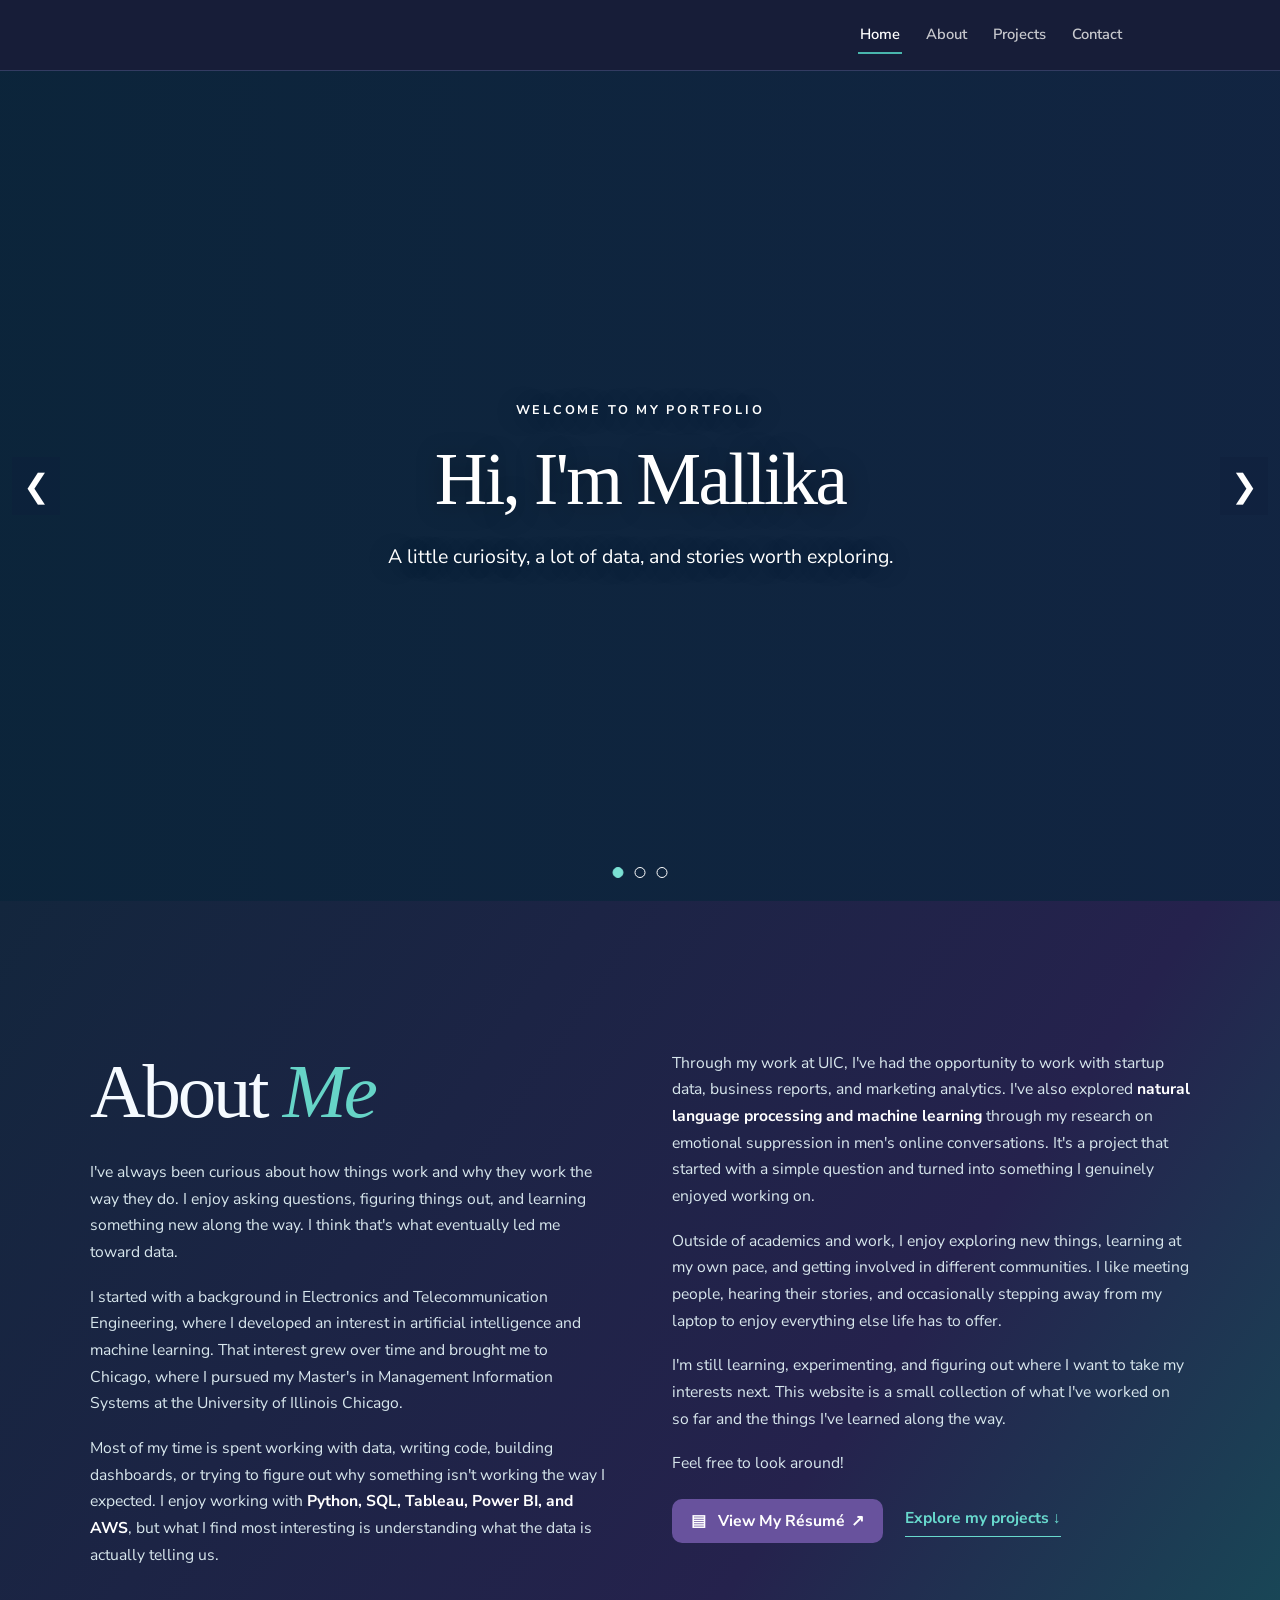
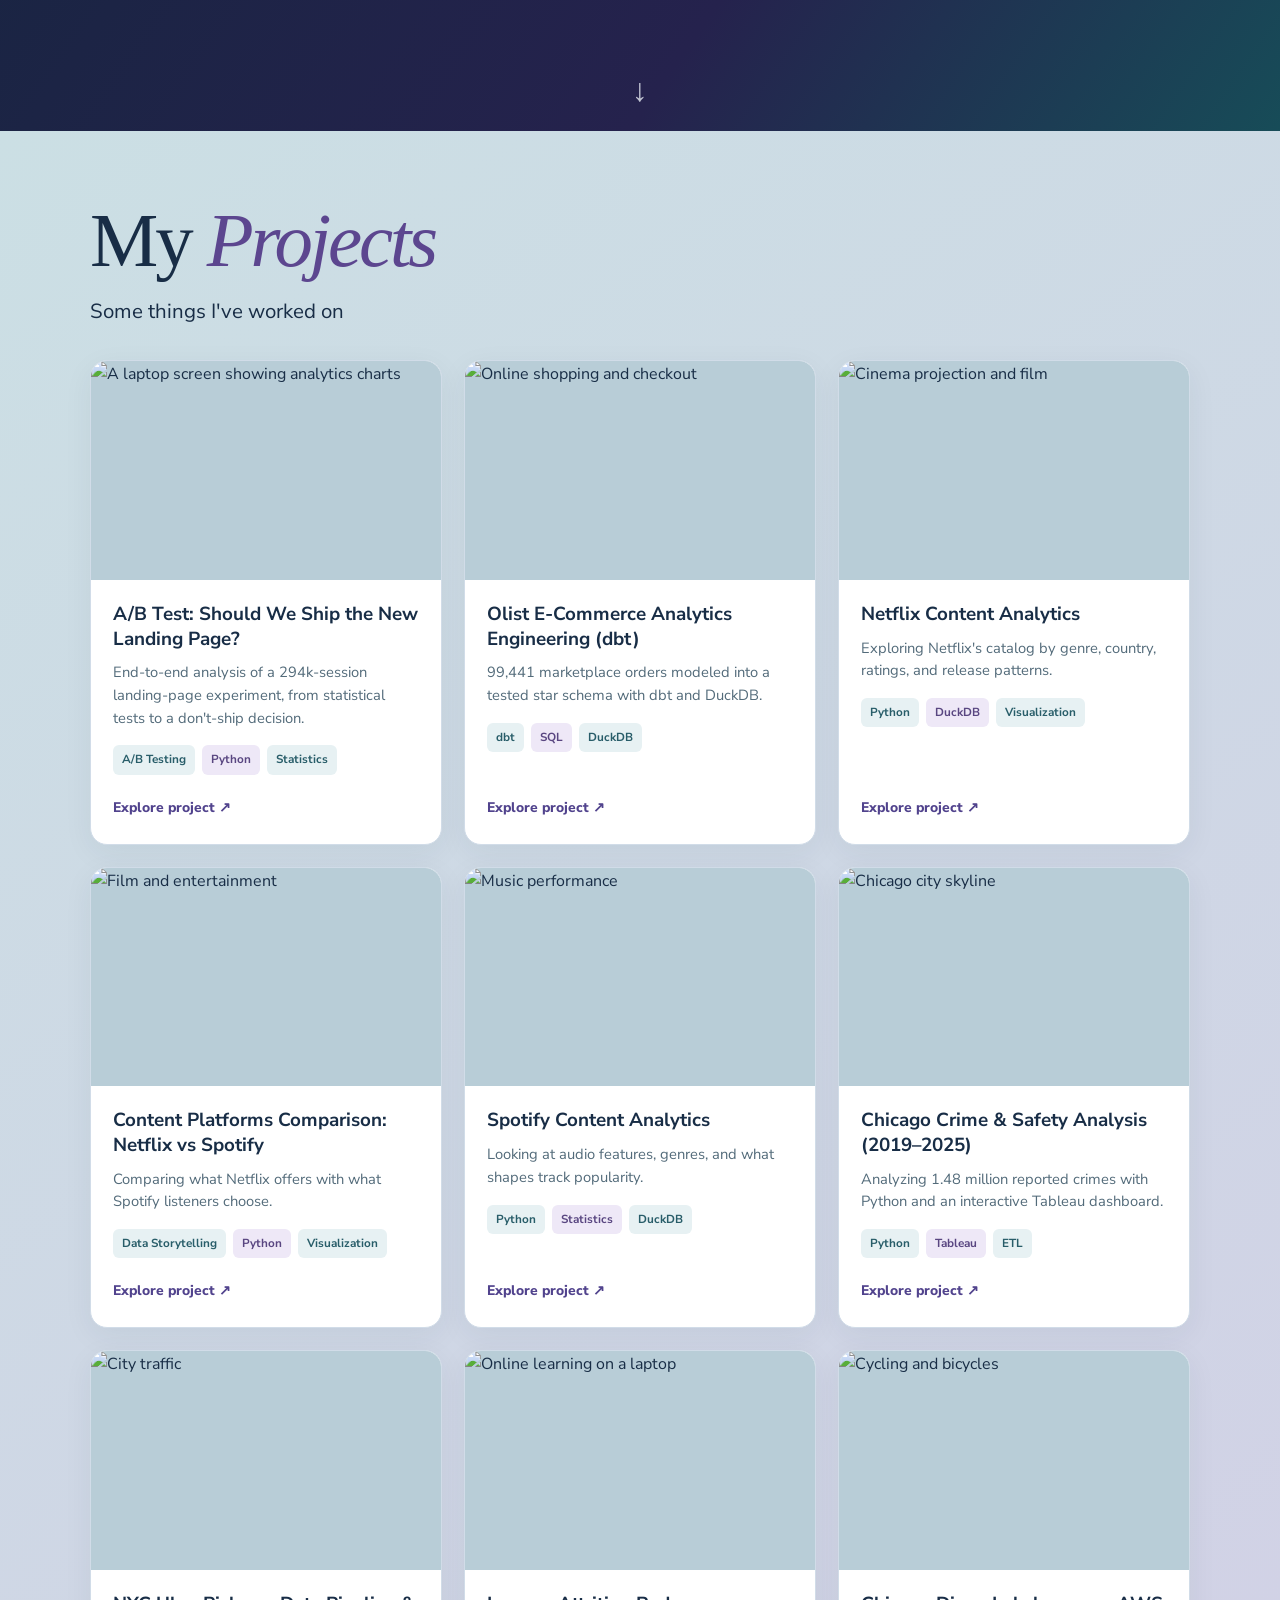
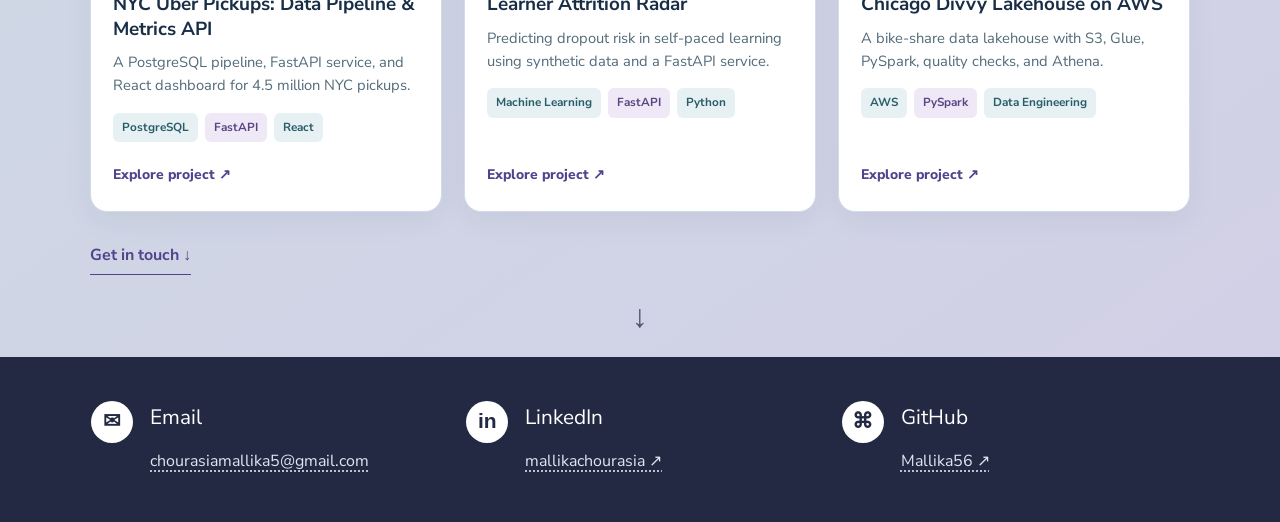
==== commit b070e17c: "Add résumé CTA beside project link in About section" ====
--- a/index.html
+++ b/index.html
@@ -304,6 +304,13 @@
 #contact .contact-item a { color:#dce7f1; font-size:1rem; font-weight:400; overflow-wrap:anywhere; text-decoration:underline; text-decoration-style:dotted; text-underline-offset:5px; }
 #contact .contact-item a:hover { color:#86dcd0; }
 @media(max-width:760px) { #contact .contact-grid { grid-template-columns:1fr; gap:30px; } #contact.contact-strip { padding:36px 0; } }
+
+/* About section calls to action */
+.about-actions { display:flex; align-items:center; gap:22px; flex-wrap:wrap; margin-top:22px; }
+.about-actions .panel-link { margin:0; }
+.about-actions .resume-button { display:inline-flex; align-items:center; gap:6px; padding:12px 19px; border-radius:10px; background:#68529d; color:#fff; font-weight:700; line-height:1.3; transition:background .2s ease,transform .2s ease; }
+.about-actions .resume-button:hover, .about-actions .resume-button:focus-visible { background:#8067b5; transform:translateY(-2px); }
+@media(max-width:760px) { .about-actions { gap:15px; } }
 </style>
 </head>
 <body>
@@ -381,7 +388,10 @@
       <p>Outside of academics and work, I enjoy exploring new things, learning at my own pace, and getting involved in different communities. I like meeting people, hearing their stories, and occasionally stepping away from my laptop to enjoy everything else life has to offer.</p>
       <p>I'm still learning, experimenting, and figuring out where I want to take my interests next. This website is a small collection of what I've worked on so far and the things I've learned along the way.</p>
       <p>Feel free to look around!</p>
-      <a class="panel-link" href="#projects">Explore my projects <span aria-hidden="true">↓</span></a>
+      <div class="about-actions">
+        <a class="resume-button" href="assets/Mallika-Chourasia-Resume.pdf" target="_blank" rel="noopener" aria-label="View my résumé PDF in a new tab">▤ &nbsp; View My Résumé <span aria-hidden="true">↗</span></a>
+        <a class="panel-link" href="#projects">Explore my projects <span aria-hidden="true">↓</span></a>
+      </div>
     </div>
   </div>
   <a class="panel-down" href="#projects" aria-label="Scroll to projects">↓</a>
@@ -424,5 +434,43 @@
   </div>
 </footer>
 
+<script>
+(() => {
+  const links = [...document.querySelectorAll('nav .navlinks a[href^="#"]')];
+  const sections = links.map(link => document.querySelector(link.getAttribute('href')));
+  if (sections.some(section => !section)) return;
+
+  function updateActiveSection() {
+    const marker = window.scrollY + 70 + Math.min(window.innerHeight * 0.32, 220);
+    let selected = 0;
+    sections.forEach((section, index) => {
+      if (section.offsetTop <= marker) selected = index;
+    });
+    if (window.innerHeight + window.scrollY >= document.documentElement.scrollHeight - 8) {
+      selected = sections.length - 1;
+    }
+    links.forEach((link, index) => {
+      const active = index === selected;
+      link.classList.toggle('active', active);
+      if (active) link.setAttribute('aria-current', 'location');
+      else link.removeAttribute('aria-current');
+    });
+  }
+
+  let scheduled = false;
+  window.addEventListener('scroll', () => {
+    if (scheduled) return;
+    scheduled = true;
+    requestAnimationFrame(() => { scheduled = false; updateActiveSection(); });
+  }, { passive:true });
+  window.addEventListener('resize', updateActiveSection);
+  window.addEventListener('hashchange', updateActiveSection);
+  links.forEach(link => link.addEventListener('click', () => {
+    links.forEach(item => item.classList.toggle('active', item === link));
+  }));
+  updateActiveSection();
+  window.addEventListener('load', updateActiveSection);
+})();
+</script>
 </body>
 </html>
